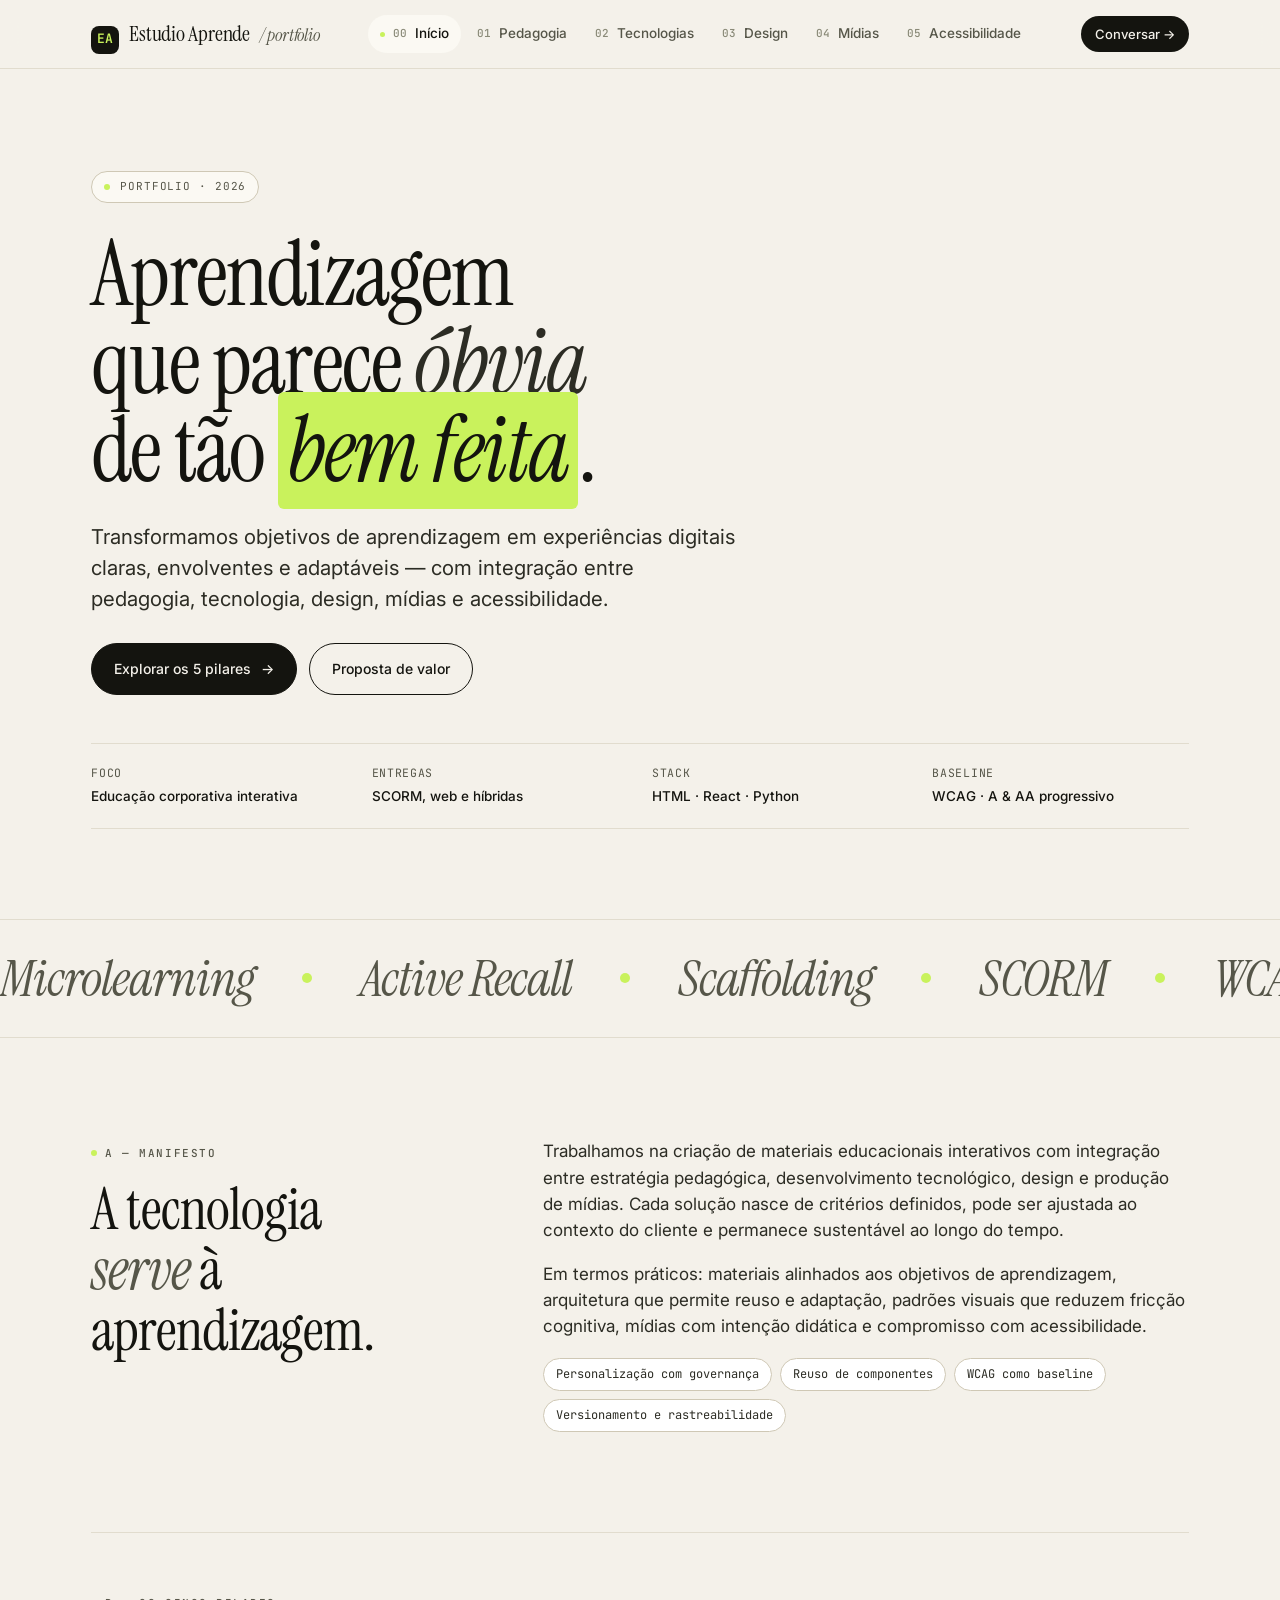
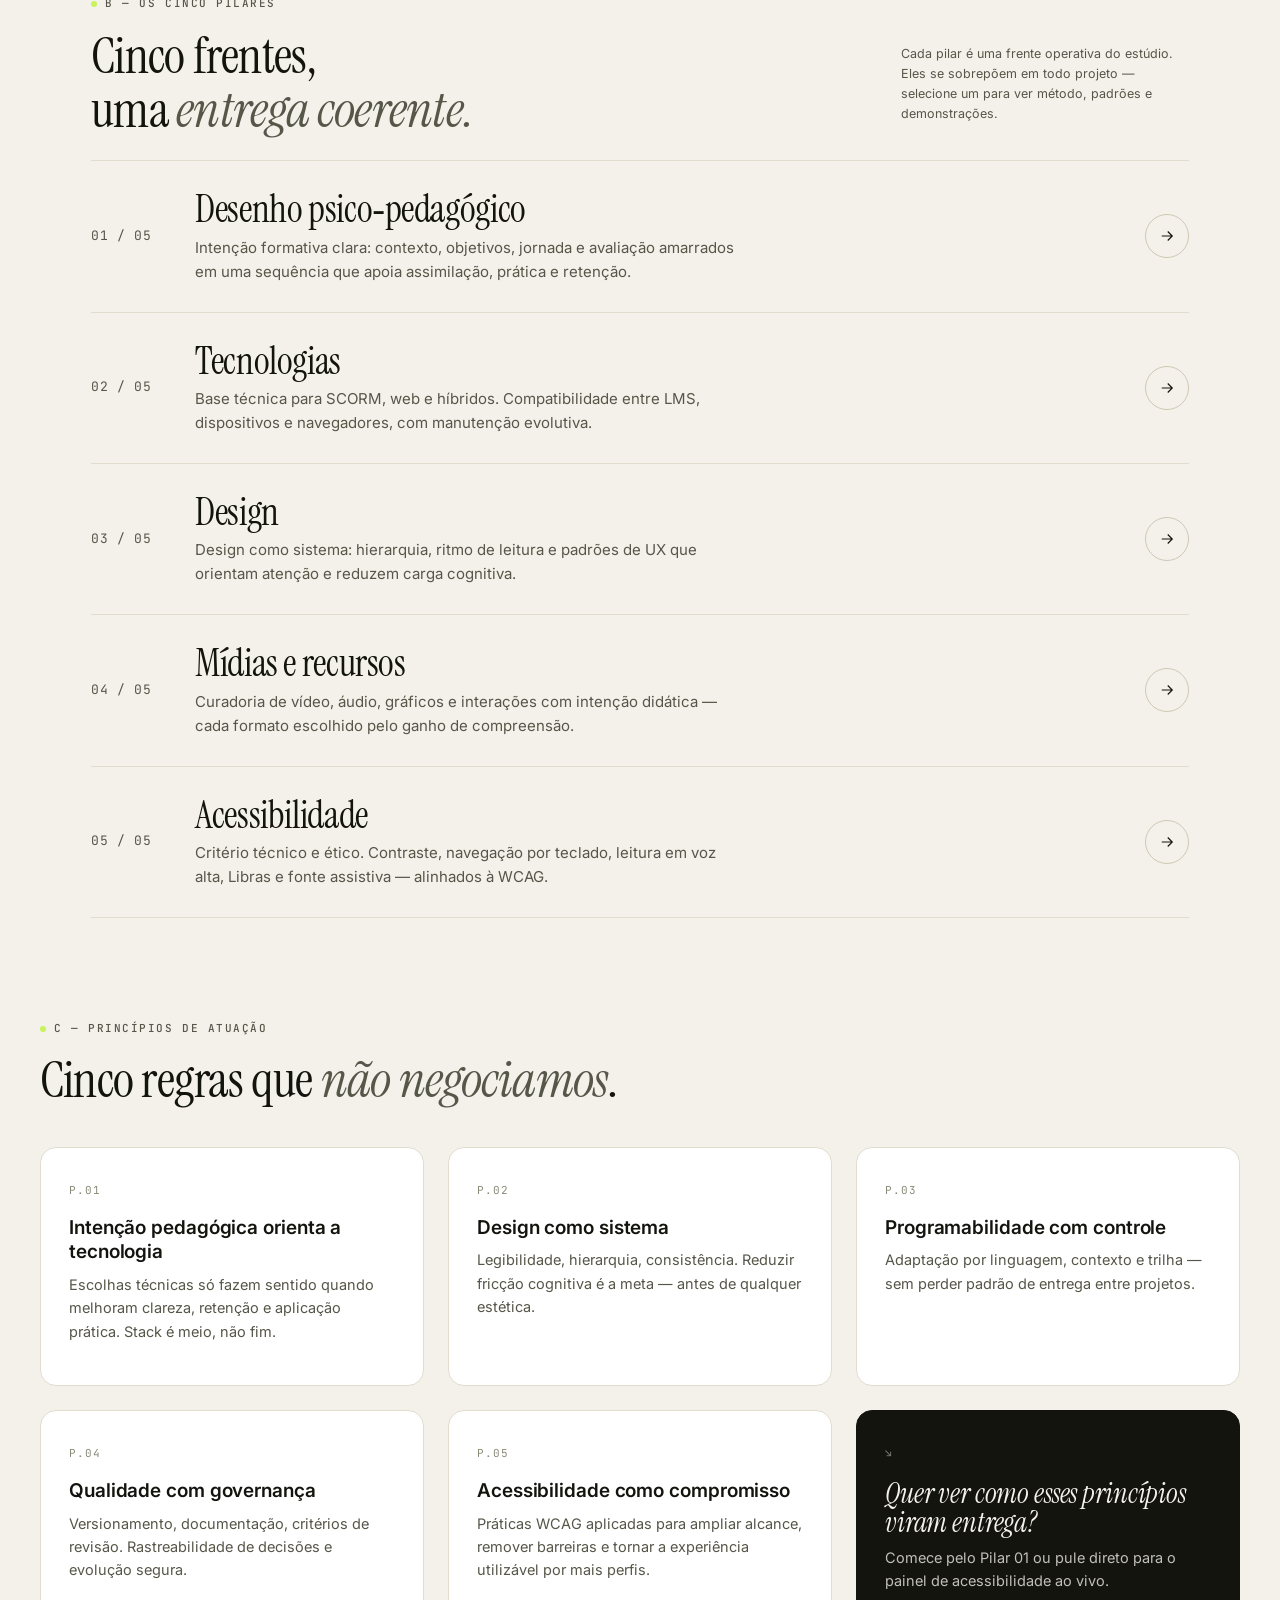
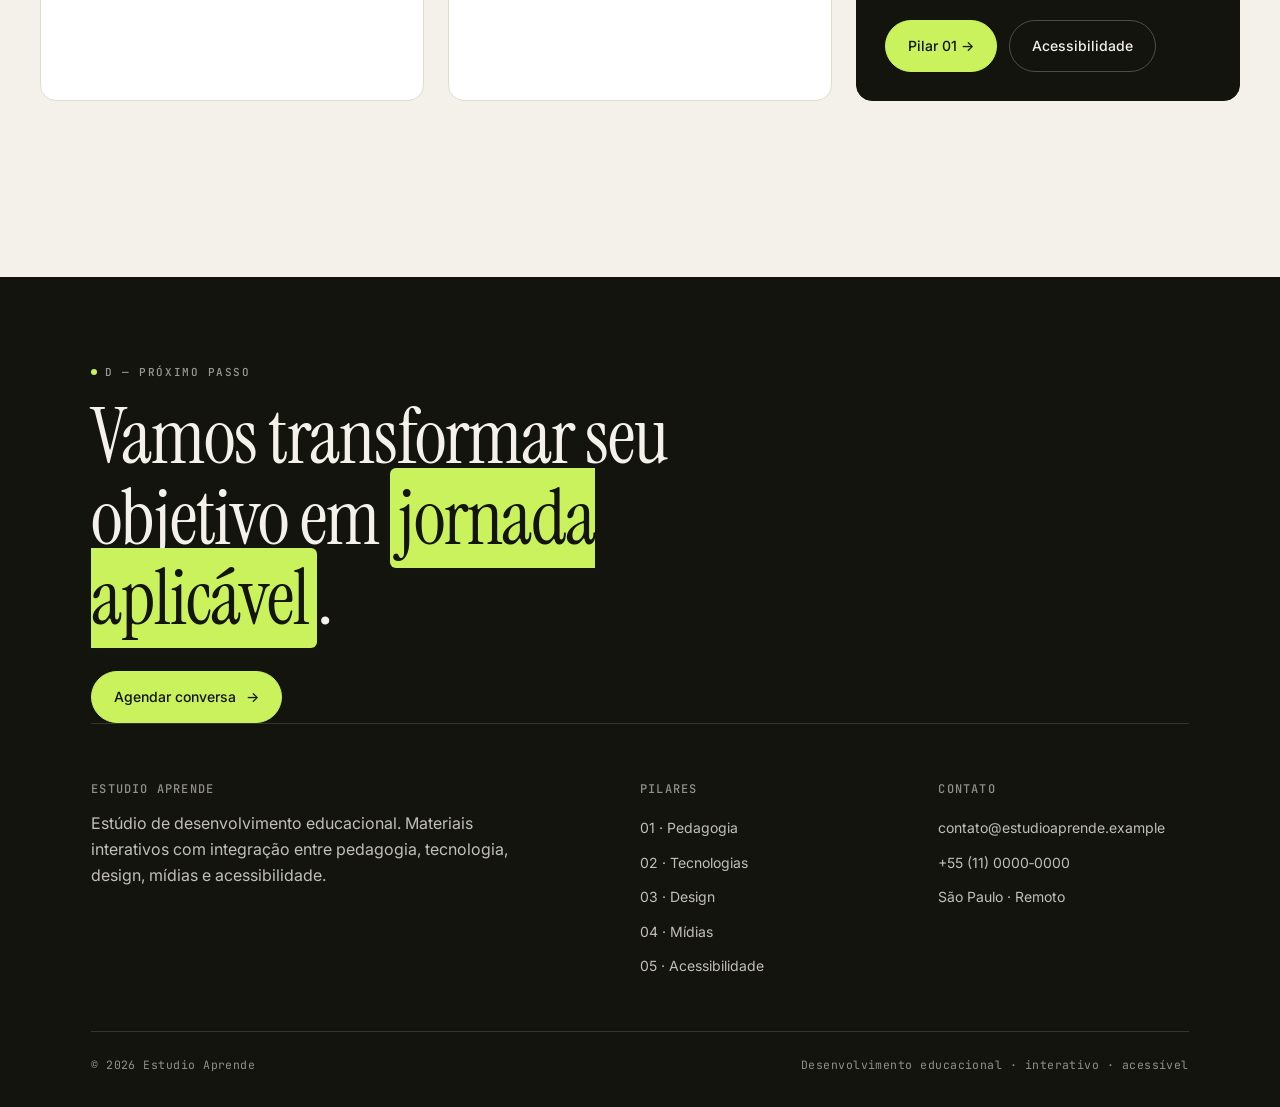
==== index.html @ 499da5b6 "Primeiro commit" ====
<!DOCTYPE html>
<html lang="pt-BR">
<head>
  <meta charset="UTF-8" />
  <meta name="viewport" content="width=device-width, initial-scale=1.0" />
  <title>Estudio Aprende — Desenvolvimento educacional interativo</title>
  <meta name="description" content="Apresentação de proposta: integramos pedagogia, tecnologia, design, mídias e acessibilidade em experiências educacionais interativas." />
  <link rel="stylesheet" href="assets/css/styles.css" />
</head>
<body data-screen-label="00 Início">
  <header class="nav">
    <div class="shell nav-inner">
      <a class="brand" href="index.html">
        <span class="brand-mark">EA</span>
        Estudio Aprende <i>/ portfolio</i>
      </a>
      <nav aria-label="Navegação principal">
        <ul class="nav-links">
          <li><a href="index.html" aria-current="page"><span class="num">00</span> Início</a></li>
          <li><a href="desenho-psico-pedagogico.html"><span class="num">01</span> Pedagogia</a></li>
          <li><a href="tecnologias.html"><span class="num">02</span> Tecnologias</a></li>
          <li><a href="design.html"><span class="num">03</span> Design</a></li>
          <li><a href="midias-recursos.html"><span class="num">04</span> Mídias</a></li>
          <li><a href="acessibilidade.html"><span class="num">05</span> Acessibilidade</a></li>
        </ul>
      </nav>
      <a href="#contato" class="nav-cta">Conversar →</a>
      <button class="menu-toggle" aria-expanded="false" aria-controls="main-nav">Menu</button>
    </div>
  </header>

  <main>
    <section class="hero" data-screen-label="hero">
      <div class="shell hero-grid">
        <div>
          <span class="kicker"><span class="dot"></span> Portfolio · 2026</span>
          <h1 style="margin-top: 28px;">
            Aprendizagem<br/>
            que parece <em>óbvia</em><br/>
            de tão <span class="accent">bem feita</span>.
          </h1>
          <p class="lede" style="margin-top: 28px;">
            Transformamos objetivos de aprendizagem em experiências digitais claras, envolventes e adaptáveis — com integração entre pedagogia, tecnologia, design, mídias e acessibilidade.
          </p>
          <div class="btn-row">
            <a class="btn" href="desenho-psico-pedagogico.html">Explorar os 5 pilares <span aria-hidden="true">→</span></a>
            <a class="btn btn--ghost" href="#proposta">Proposta de valor</a>
          </div>
        </div>

        <div class="hero-meta" aria-label="Sumário do estúdio">
          <div>FOCO<strong>Educação corporativa interativa</strong></div>
          <div>ENTREGAS<strong>SCORM, web e híbridas</strong></div>
          <div>STACK<strong>HTML · React · Python</strong></div>
          <div>BASELINE<strong>WCAG · A &amp; AA progressivo</strong></div>
        </div>
      </div>
    </section>

    <div class="marquee" aria-hidden="true">
      <div class="marquee-track">
        <span>Microlearning <span class="dot"></span> Active Recall <span class="dot"></span> Scaffolding <span class="dot"></span> SCORM <span class="dot"></span> WCAG AA <span class="dot"></span> PBL <span class="dot"></span> CHA <span class="dot"></span> Gestalt <span class="dot"></span> Progressive Disclosure <span class="dot"></span></span>
        <span>Microlearning <span class="dot"></span> Active Recall <span class="dot"></span> Scaffolding <span class="dot"></span> SCORM <span class="dot"></span> WCAG AA <span class="dot"></span> PBL <span class="dot"></span> CHA <span class="dot"></span> Gestalt <span class="dot"></span> Progressive Disclosure <span class="dot"></span></span>
      </div>
    </div>

    <section class="shell" id="proposta" data-screen-label="manifesto">
      <div class="intro">
        <div>
          <span class="eyebrow">A — Manifesto</span>
          <h2 style="margin-top: 16px;">A tecnologia<br/><em>serve</em> à aprendizagem.</h2>
        </div>
        <div>
          <p>
            Trabalhamos na criação de materiais educacionais interativos com integração entre estratégia pedagógica, desenvolvimento tecnológico, design e produção de mídias. Cada solução nasce de critérios definidos, pode ser ajustada ao contexto do cliente e permanece sustentável ao longo do tempo.
          </p>
          <p>
            Em termos práticos: materiais alinhados aos objetivos de aprendizagem, arquitetura que permite reuso e adaptação, padrões visuais que reduzem fricção cognitiva, mídias com intenção didática e compromisso com acessibilidade.
          </p>
          <ul class="tag-list" style="margin-top: 18px;">
            <li>Personalização com governança</li>
            <li>Reuso de componentes</li>
            <li>WCAG como baseline</li>
            <li>Versionamento e rastreabilidade</li>
          </ul>
        </div>
      </div>
    </section>

    <section class="shell" data-screen-label="pilares">
      <div style="padding: 56px 0 24px; display: flex; justify-content: space-between; align-items: end; gap: 24px; flex-wrap: wrap;">
        <div>
          <span class="eyebrow">B — Os cinco pilares</span>
          <h2 style="margin-top: 14px;">Cinco frentes,<br/>uma <em>entrega coerente.</em></h2>
        </div>
        <p class="small" style="max-width: 36ch;">Cada pilar é uma frente operativa do estúdio. Eles se sobrepõem em todo projeto — selecione um para ver método, padrões e demonstrações.</p>
      </div>

      <div class="pillars">
        <a class="pillar-card" href="desenho-psico-pedagogico.html">
          <div class="pillar-num">01 / 05</div>
          <div class="pillar-body">
            <h3>Desenho psico‑pedagógico</h3>
            <p>Intenção formativa clara: contexto, objetivos, jornada e avaliação amarrados em uma sequência que apoia assimilação, prática e retenção.</p>
          </div>
          <span class="pillar-arrow" aria-hidden="true"><svg viewBox="0 0 24 24" fill="none" stroke="currentColor" stroke-width="1.6"><path d="M5 12h14M13 6l6 6-6 6"/></svg></span>
        </a>
        <a class="pillar-card" href="tecnologias.html">
          <div class="pillar-num">02 / 05</div>
          <div class="pillar-body">
            <h3>Tecnologias</h3>
            <p>Base técnica para SCORM, web e híbridos. Compatibilidade entre LMS, dispositivos e navegadores, com manutenção evolutiva.</p>
          </div>
          <span class="pillar-arrow" aria-hidden="true"><svg viewBox="0 0 24 24" fill="none" stroke="currentColor" stroke-width="1.6"><path d="M5 12h14M13 6l6 6-6 6"/></svg></span>
        </a>
        <a class="pillar-card" href="design.html">
          <div class="pillar-num">03 / 05</div>
          <div class="pillar-body">
            <h3>Design</h3>
            <p>Design como sistema: hierarquia, ritmo de leitura e padrões de UX que orientam atenção e reduzem carga cognitiva.</p>
          </div>
          <span class="pillar-arrow" aria-hidden="true"><svg viewBox="0 0 24 24" fill="none" stroke="currentColor" stroke-width="1.6"><path d="M5 12h14M13 6l6 6-6 6"/></svg></span>
        </a>
        <a class="pillar-card" href="midias-recursos.html">
          <div class="pillar-num">04 / 05</div>
          <div class="pillar-body">
            <h3>Mídias e recursos</h3>
            <p>Curadoria de vídeo, áudio, gráficos e interações com intenção didática — cada formato escolhido pelo ganho de compreensão.</p>
          </div>
          <span class="pillar-arrow" aria-hidden="true"><svg viewBox="0 0 24 24" fill="none" stroke="currentColor" stroke-width="1.6"><path d="M5 12h14M13 6l6 6-6 6"/></svg></span>
        </a>
        <a class="pillar-card" href="acessibilidade.html">
          <div class="pillar-num">05 / 05</div>
          <div class="pillar-body">
            <h3>Acessibilidade</h3>
            <p>Critério técnico e ético. Contraste, navegação por teclado, leitura em voz alta, Libras e fonte assistiva — alinhados à WCAG.</p>
          </div>
          <span class="pillar-arrow" aria-hidden="true"><svg viewBox="0 0 24 24" fill="none" stroke="currentColor" stroke-width="1.6"><path d="M5 12h14M13 6l6 6-6 6"/></svg></span>
        </a>
      </div>
    </section>

    <section class="shell" style="padding: clamp(56px, 8vw, 96px) 0;" data-screen-label="principios">
      <span class="eyebrow">C — Princípios de atuação</span>
      <h2 style="margin: 14px 0 40px;">Cinco regras que <em>não negociamos</em>.</h2>

      <div class="grid-3">
        <article class="card">
          <span class="num">P.01</span>
          <h3>Intenção pedagógica orienta a tecnologia</h3>
          <p>Escolhas técnicas só fazem sentido quando melhoram clareza, retenção e aplicação prática. Stack é meio, não fim.</p>
        </article>
        <article class="card">
          <span class="num">P.02</span>
          <h3>Design como sistema</h3>
          <p>Legibilidade, hierarquia, consistência. Reduzir fricção cognitiva é a meta — antes de qualquer estética.</p>
        </article>
        <article class="card">
          <span class="num">P.03</span>
          <h3>Programabilidade com controle</h3>
          <p>Adaptação por linguagem, contexto e trilha — sem perder padrão de entrega entre projetos.</p>
        </article>
        <article class="card">
          <span class="num">P.04</span>
          <h3>Qualidade com governança</h3>
          <p>Versionamento, documentação, critérios de revisão. Rastreabilidade de decisões e evolução segura.</p>
        </article>
        <article class="card">
          <span class="num">P.05</span>
          <h3>Acessibilidade como compromisso</h3>
          <p>Práticas WCAG aplicadas para ampliar alcance, remover barreiras e tornar a experiência utilizável por mais perfis.</p>
        </article>
        <article class="card" style="background: var(--ink); color: var(--bg); border-color: var(--ink);">
          <span class="num" style="color: color-mix(in oklab, var(--bg) 50%, var(--ink));">↘</span>
          <h3 style="color: var(--bg); font-family: var(--font-serif); font-weight: 400; font-size: 28px; line-height: 1.05;">
            <em>Quer ver como esses princípios viram entrega?</em>
          </h3>
          <p style="color: color-mix(in oklab, var(--bg) 80%, var(--ink));">Comece pelo Pilar 01 ou pule direto para o painel de acessibilidade ao vivo.</p>
          <div class="btn-row">
            <a class="btn btn--accent" href="desenho-psico-pedagogico.html">Pilar 01 →</a>
            <a class="btn btn--ghost" href="acessibilidade.html" style="color: var(--bg); border-color: color-mix(in oklab, var(--bg) 30%, var(--ink));">Acessibilidade</a>
          </div>
        </article>
      </div>
    </section>
  </main>

  <footer class="foot" id="contato">
    <div class="shell">
      <span class="eyebrow" style="color: rgba(244,241,234,0.6);">D — Próximo passo</span>
      <h2 style="margin-top: 14px;">Vamos transformar seu objetivo em <span class="accent">jornada aplicável</span>.</h2>
      <a class="btn btn--accent" href="mailto:contato@estudioaprende.example">Agendar conversa <span aria-hidden="true">→</span></a>

      <div class="foot-grid">
        <div>
          <h4>Estudio Aprende</h4>
          <p style="color: color-mix(in oklab, var(--bg) 80%, var(--ink)); max-width: 42ch;">
            Estúdio de desenvolvimento educacional. Materiais interativos com integração entre pedagogia, tecnologia, design, mídias e acessibilidade.
          </p>
        </div>
        <div>
          <h4>Pilares</h4>
          <ul>
            <li><a href="desenho-psico-pedagogico.html">01 · Pedagogia</a></li>
            <li><a href="tecnologias.html">02 · Tecnologias</a></li>
            <li><a href="design.html">03 · Design</a></li>
            <li><a href="midias-recursos.html">04 · Mídias</a></li>
            <li><a href="acessibilidade.html">05 · Acessibilidade</a></li>
          </ul>
        </div>
        <div>
          <h4>Contato</h4>
          <ul>
            <li>contato@estudioaprende.example</li>
            <li>+55 (11) 0000‑0000</li>
            <li>São Paulo · Remoto</li>
          </ul>
        </div>
      </div>

      <div class="foot-bottom">
        <span>© 2026 Estudio Aprende</span>
        <span>Desenvolvimento educacional · interativo · acessível</span>
      </div>
    </div>
  </footer>

  <script src="assets/js/main.js"></script>
</body>
</html>
---- assets/css/styles.css ----
/* ============================================================
   Sistema de design — Portfolio de Desenvolvimento Educacional
   Direção: profissional + jovem. Neutro quente, accent lima,
   tipografia em camadas: serif display + sans corpo + mono.
   ============================================================ */

@import url("https://fonts.googleapis.com/css2?family=Instrument+Serif:ital@0;1&family=Inter:wght@400;500;600;700&family=JetBrains+Mono:wght@400;500;600&display=swap");

:root {
  /* Paleta — neutros quentes, alto contraste, accent lima vibrante */
  --bg: #F4F1EA;            /* off-white quente */
  --bg-elev: #FBF9F3;       /* surface levemente mais clara */
  --paper: #FFFFFF;
  --ink: #14140F;           /* preto verdoso muito sutil */
  --ink-2: #2C2C24;
  --ink-3: #565649;
  --ink-4: #8A8A78;
  --line: #E1DCCE;
  --line-2: #CFC8B5;

  --accent: #C9F25C;        /* lima vibrante, jovem */
  --accent-ink: #14140F;
  --accent-deep: #84A828;

  --warn: #E8553C;
  --info: #2E5BFF;

  --radius-xs: 6px;
  --radius-sm: 10px;
  --radius-md: 16px;
  --radius-lg: 24px;
  --radius-xl: 36px;

  --shadow-sm: 0 1px 2px rgba(20, 20, 15, 0.04), 0 1px 0 rgba(20, 20, 15, 0.03);
  --shadow-md: 0 8px 24px -12px rgba(20, 20, 15, 0.18), 0 2px 6px rgba(20, 20, 15, 0.04);
  --shadow-lg: 0 30px 60px -30px rgba(20, 20, 15, 0.35);

  --font-serif: "Instrument Serif", "Times New Roman", serif;
  --font-sans: "Inter", "Helvetica Neue", Arial, sans-serif;
  --font-mono: "JetBrains Mono", ui-monospace, "SFMono-Regular", monospace;

  --max: 1200px;
  --gutter: clamp(20px, 4vw, 56px);

  --ease: cubic-bezier(0.2, 0.8, 0.2, 1);
}

/* Tema escuro (acessibilidade + tweak) */
[data-theme="dark"] {
  --bg: #0E0F0B;
  --bg-elev: #15170F;
  --paper: #1B1D14;
  --ink: #F4F1EA;
  --ink-2: #DAD6C5;
  --ink-3: #ADA992;
  --ink-4: #6E6B58;
  --line: #2A2C20;
  --line-2: #3D4030;
}

/* Reset essencial */
*, *::before, *::after { box-sizing: border-box; }
html { scroll-behavior: smooth; }
body {
  margin: 0;
  background: var(--bg);
  color: var(--ink);
  font-family: var(--font-sans);
  font-size: 16px;
  line-height: 1.6;
  -webkit-font-smoothing: antialiased;
  text-rendering: optimizeLegibility;
}

img, svg { display: block; max-width: 100%; }

a {
  color: inherit;
  text-decoration: none;
  text-underline-offset: 3px;
}

button {
  font: inherit;
  cursor: pointer;
}

:focus-visible {
  outline: 2px solid var(--ink);
  outline-offset: 3px;
  border-radius: 4px;
}

::selection { background: var(--accent); color: var(--accent-ink); }

/* ============== Layout primitives ============== */

.shell {
  width: 100%;
  max-width: var(--max);
  margin: 0 auto;
  padding-inline: var(--gutter);
}

.eyebrow {
  font-family: var(--font-mono);
  font-size: 11px;
  font-weight: 500;
  letter-spacing: 0.14em;
  text-transform: uppercase;
  color: var(--ink-3);
  display: inline-flex;
  align-items: center;
  gap: 8px;
}
.eyebrow::before {
  content: "";
  width: 6px; height: 6px;
  background: var(--accent);
  border-radius: 50%;
  display: inline-block;
}

.divider {
  height: 1px;
  background: var(--line);
  border: 0;
  margin: 0;
}

/* ============== Header ============== */

.nav {
  position: sticky;
  top: 0;
  z-index: 50;
  background: color-mix(in oklab, var(--bg) 85%, transparent);
  backdrop-filter: saturate(140%) blur(14px);
  -webkit-backdrop-filter: saturate(140%) blur(14px);
  border-bottom: 1px solid var(--line);
}

.nav-inner {
  display: flex;
  align-items: center;
  justify-content: space-between;
  height: 68px;
  gap: 24px;
}

.brand {
  display: inline-flex;
  align-items: baseline;
  gap: 10px;
  font-family: var(--font-serif);
  font-size: 22px;
  letter-spacing: -0.01em;
  color: var(--ink);
  white-space: nowrap;
  flex-shrink: 0;
}
.brand .brand-mark {
  display: inline-flex;
  align-items: center;
  justify-content: center;
  width: 28px; height: 28px;
  background: var(--ink);
  color: var(--accent);
  border-radius: 8px;
  font-family: var(--font-mono);
  font-size: 13px;
  font-weight: 600;
  transform: translateY(2px);
}
.brand i {
  font-style: italic;
  color: var(--ink-3);
  font-size: 18px;
}

.nav-links {
  display: flex;
  gap: 4px;
  list-style: none;
  margin: 0; padding: 0;
}
.nav-links a {
  display: inline-flex;
  align-items: center;
  gap: 8px;
  padding: 8px 12px;
  border-radius: 999px;
  color: var(--ink-3);
  font-size: 13.5px;
  font-weight: 500;
  transition: color 160ms var(--ease), background 160ms var(--ease);
}
.nav-links a:hover { color: var(--ink); background: var(--bg-elev); }
.nav-links a[aria-current="page"] {
  color: var(--ink);
  background: var(--bg-elev);
}
.nav-links a[aria-current="page"]::before {
  content: "";
  width: 5px; height: 5px;
  border-radius: 50%;
  background: var(--accent);
}
.nav-links .num {
  font-family: var(--font-mono);
  font-size: 11px;
  color: var(--ink-4);
}

.nav-cta {
  display: inline-flex;
  align-items: center;
  gap: 8px;
  padding: 8px 14px;
  background: var(--ink);
  color: var(--bg);
  border: 0;
  border-radius: 999px;
  font-size: 13px;
  font-weight: 500;
  white-space: nowrap;
  flex-shrink: 0;
  transition: transform 160ms var(--ease), background 160ms var(--ease);
}
.nav-cta:hover { transform: translateY(-1px); }

.menu-toggle {
  display: none;
  background: transparent;
  border: 1px solid var(--line);
  padding: 8px 12px;
  border-radius: 999px;
  color: var(--ink);
}

/* ============== Type ============== */

h1, h2, h3, h4 {
  margin: 0;
  color: var(--ink);
  letter-spacing: -0.015em;
}
h1 {
  font-family: var(--font-serif);
  font-weight: 400;
  font-size: clamp(48px, 7vw, 104px);
  line-height: 0.98;
  letter-spacing: -0.02em;
}
h1 em { font-style: italic; color: var(--ink-2); }
h1 .accent { background: var(--accent); padding: 0 0.1em; border-radius: 6px; font-style: italic; }

h2 {
  font-family: var(--font-serif);
  font-weight: 400;
  font-size: clamp(32px, 4vw, 56px);
  line-height: 1.05;
}
h2 em { font-style: italic; color: var(--ink-3); }

h3 {
  font-family: var(--font-sans);
  font-weight: 600;
  font-size: 19px;
  line-height: 1.3;
  letter-spacing: -0.005em;
}

h4 {
  font-family: var(--font-mono);
  font-weight: 500;
  font-size: 12px;
  letter-spacing: 0.1em;
  text-transform: uppercase;
  color: var(--ink-3);
}

p { margin: 0 0 1em; color: var(--ink-2); max-width: 64ch; }
.lede { font-size: clamp(18px, 1.6vw, 22px); line-height: 1.5; color: var(--ink-2); max-width: 50ch; }
small, .small { font-size: 12.5px; color: var(--ink-3); }

/* ============== Page sections ============== */

.section {
  padding: clamp(72px, 10vw, 140px) 0;
}
.section--tight { padding: clamp(48px, 6vw, 80px) 0; }
.section--ink { background: var(--ink); color: var(--bg); }
.section--ink h1, .section--ink h2, .section--ink h3 { color: var(--bg); }
.section--ink p { color: color-mix(in oklab, var(--bg) 85%, var(--ink)); }
.section--paper { background: var(--paper); }

/* ============== Hero (homepage) ============== */

.hero {
  padding: clamp(48px, 8vw, 120px) 0 clamp(56px, 7vw, 96px);
  position: relative;
  overflow: hidden;
}
.hero-grid {
  display: grid;
  grid-template-columns: 1fr;
  gap: 48px;
}
.hero-meta {
  display: grid;
  grid-template-columns: repeat(4, 1fr);
  gap: 24px;
  border-top: 1px solid var(--line);
  border-bottom: 1px solid var(--line);
  padding: 20px 0;
}
.hero-meta > div {
  font-family: var(--font-mono);
  font-size: 11.5px;
  letter-spacing: 0.06em;
  color: var(--ink-3);
}
.hero-meta strong {
  display: block;
  font-family: var(--font-sans);
  font-weight: 500;
  font-size: 13.5px;
  color: var(--ink);
  margin-top: 4px;
  letter-spacing: 0;
  text-transform: none;
}

/* ============== Pillar grid ============== */

.pillars {
  display: grid;
  grid-template-columns: repeat(12, 1fr);
  gap: 0;
  border-top: 1px solid var(--line);
}
.pillar-card {
  grid-column: span 12;
  display: grid;
  grid-template-columns: 80px 1fr auto;
  gap: 24px;
  align-items: center;
  padding: 28px 0;
  border-bottom: 1px solid var(--line);
  position: relative;
  text-decoration: none;
  color: var(--ink);
  transition: padding 220ms var(--ease);
}
.pillar-card::after {
  content: "";
  position: absolute;
  inset: 0 -100vw;
  background: var(--bg-elev);
  z-index: -1;
  opacity: 0;
  transition: opacity 220ms var(--ease);
}
.pillar-card:hover::after { opacity: 1; }
.pillar-card:hover { padding-left: 16px; padding-right: 16px; }
.pillar-card:hover .pillar-arrow { transform: translateX(6px); }

.pillar-num {
  font-family: var(--font-mono);
  font-size: 13px;
  color: var(--ink-3);
  letter-spacing: 0.05em;
}
.pillar-body h3 {
  font-family: var(--font-serif);
  font-weight: 400;
  font-size: clamp(28px, 3vw, 40px);
  line-height: 1.05;
  letter-spacing: -0.01em;
  margin-bottom: 6px;
}
.pillar-body p {
  margin: 0;
  font-size: 15px;
  color: var(--ink-3);
  max-width: 60ch;
}
.pillar-arrow {
  width: 44px; height: 44px;
  display: inline-flex;
  align-items: center;
  justify-content: center;
  border: 1px solid var(--line-2);
  border-radius: 999px;
  transition: transform 220ms var(--ease), background 220ms var(--ease), border-color 220ms var(--ease);
}
.pillar-card:hover .pillar-arrow {
  background: var(--ink);
  border-color: var(--ink);
  color: var(--accent);
}
.pillar-arrow svg { width: 18px; height: 18px; }

/* ============== Block / cards system ============== */

.grid-2 {
  display: grid;
  grid-template-columns: repeat(2, 1fr);
  gap: 32px;
}
.grid-3 {
  display: grid;
  grid-template-columns: repeat(3, 1fr);
  gap: 24px;
}

.card {
  background: var(--paper);
  border: 1px solid var(--line);
  border-radius: var(--radius-md);
  padding: 28px;
  transition: transform 180ms var(--ease), box-shadow 180ms var(--ease);
}
.card:hover { transform: translateY(-2px); box-shadow: var(--shadow-md); }
.card .num {
  font-family: var(--font-mono);
  font-size: 11px;
  color: var(--ink-4);
  letter-spacing: 0.1em;
}
.card h3 { margin-top: 14px; }
.card p { margin-top: 8px; font-size: 14.5px; color: var(--ink-3); }

/* ============== Intro / lede block ============== */

.intro {
  display: grid;
  grid-template-columns: 1fr 1.6fr;
  gap: 48px;
  padding: clamp(56px, 8vw, 100px) 0;
  border-bottom: 1px solid var(--line);
}
.intro h2 { font-size: clamp(36px, 4.5vw, 60px); }
.intro p { font-size: 17px; line-height: 1.55; color: var(--ink-2); }

/* ============== Pillar page hero ============== */

.pillar-hero {
  padding: clamp(56px, 9vw, 120px) 0 clamp(40px, 6vw, 72px);
}
.pillar-hero .meta {
  display: flex;
  gap: 24px;
  align-items: baseline;
  margin-bottom: 32px;
}
.pillar-hero .index-pill {
  font-family: var(--font-mono);
  font-size: 12px;
  padding: 6px 12px;
  border-radius: 999px;
  background: var(--ink);
  color: var(--accent);
}
.pillar-hero h1 {
  font-size: clamp(56px, 9vw, 140px);
}
.pillar-hero .lede { margin-top: 24px; max-width: 56ch; }

/* ============== Two-column section ============== */

.split {
  display: grid;
  grid-template-columns: 280px 1fr;
  gap: clamp(32px, 5vw, 80px);
  padding: clamp(48px, 7vw, 96px) 0;
  border-top: 1px solid var(--line);
}
.split .label {
  position: sticky;
  top: 100px;
  align-self: start;
}
.split .label h2 { font-size: clamp(28px, 3.2vw, 40px); }
.split .label .eyebrow { margin-bottom: 12px; }

/* List of practices */
.practices {
  display: grid;
  grid-template-columns: 1fr;
  gap: 0;
}
.practice {
  display: grid;
  grid-template-columns: 56px 1fr;
  gap: 20px;
  padding: 24px 0;
  border-bottom: 1px solid var(--line);
}
.practice:last-child { border-bottom: 0; }
.practice .pn {
  font-family: var(--font-mono);
  font-size: 12px;
  color: var(--ink-4);
  padding-top: 4px;
}
.practice h3 { margin-bottom: 6px; }
.practice p { margin: 0; font-size: 15px; color: var(--ink-3); max-width: 60ch; }

/* Concept tags */
.concepts {
  display: grid;
  grid-template-columns: repeat(2, 1fr);
  gap: 16px;
}
.concept {
  background: var(--paper);
  border: 1px solid var(--line);
  border-radius: var(--radius-md);
  padding: 20px 22px;
  transition: border-color 180ms var(--ease);
}
.concept:hover { border-color: var(--ink); }
.concept .name {
  font-family: var(--font-serif);
  font-size: 22px;
  font-style: italic;
  color: var(--ink);
  margin-bottom: 4px;
  letter-spacing: -0.01em;
}
.concept .desc { font-size: 14px; color: var(--ink-3); }

/* ============== Footer ============== */

.foot {
  background: var(--ink);
  color: var(--bg);
  padding: 80px 0 32px;
  margin-top: 80px;
}
.foot h2 {
  color: var(--bg);
  font-size: clamp(40px, 6vw, 88px);
  max-width: 18ch;
  margin-bottom: 32px;
}
.foot h2 .accent { background: var(--accent); color: var(--accent-ink); padding: 0 0.1em; border-radius: 6px; }
.foot-grid {
  display: grid;
  grid-template-columns: 2fr 1fr 1fr;
  gap: 48px;
  padding-top: 56px;
  border-top: 1px solid color-mix(in oklab, var(--bg) 18%, var(--ink));
}
.foot-grid h4 { color: color-mix(in oklab, var(--bg) 60%, var(--ink)); margin-bottom: 12px; }
.foot ul { list-style: none; margin: 0; padding: 0; }
.foot li { padding: 6px 0; font-size: 14px; color: color-mix(in oklab, var(--bg) 80%, var(--ink)); }
.foot li a:hover { color: var(--accent); }
.foot-bottom {
  display: flex;
  justify-content: space-between;
  flex-wrap: wrap;
  gap: 12px;
  margin-top: 48px;
  padding-top: 24px;
  border-top: 1px solid color-mix(in oklab, var(--bg) 18%, var(--ink));
  font-family: var(--font-mono);
  font-size: 11.5px;
  letter-spacing: 0.04em;
  color: color-mix(in oklab, var(--bg) 60%, var(--ink));
}

/* ============== Buttons ============== */

.btn {
  display: inline-flex;
  align-items: center;
  gap: 10px;
  padding: 14px 22px;
  border-radius: 999px;
  font-size: 14px;
  font-weight: 500;
  border: 1px solid var(--ink);
  background: var(--ink);
  color: var(--bg);
  transition: transform 160ms var(--ease), background 160ms var(--ease), color 160ms var(--ease);
}
.btn:hover { transform: translateY(-1px); }
.btn--ghost { background: transparent; color: var(--ink); }
.btn--ghost:hover { background: var(--ink); color: var(--bg); }
.btn--accent { background: var(--accent); color: var(--accent-ink); border-color: var(--accent); }

.btn-row { display: flex; gap: 12px; flex-wrap: wrap; margin-top: 28px; }

/* ============== Marquee / running line ============== */

.marquee {
  border-top: 1px solid var(--line);
  border-bottom: 1px solid var(--line);
  padding: 18px 0;
  overflow: hidden;
  white-space: nowrap;
  font-family: var(--font-serif);
  font-size: clamp(28px, 4vw, 56px);
  font-style: italic;
  letter-spacing: -0.02em;
  color: var(--ink-3);
}
.marquee-track {
  display: inline-flex;
  gap: 48px;
  animation: marquee 38s linear infinite;
}
.marquee-track span { display: inline-flex; align-items: center; gap: 48px; }
.marquee-track .dot {
  display: inline-block;
  width: 10px; height: 10px;
  background: var(--accent);
  border-radius: 50%;
  vertical-align: middle;
}
@keyframes marquee {
  from { transform: translateX(0); }
  to { transform: translateX(-50%); }
}

/* ============== Misc utilities ============== */

.kicker {
  display: inline-flex;
  align-items: center;
  gap: 10px;
  padding: 6px 12px;
  border: 1px solid var(--line-2);
  border-radius: 999px;
  font-family: var(--font-mono);
  font-size: 11px;
  letter-spacing: 0.08em;
  text-transform: uppercase;
  color: var(--ink-3);
  background: var(--bg-elev);
}
.kicker .dot {
  width: 6px; height: 6px;
  background: var(--accent);
  border-radius: 50%;
}

.callout {
  background: var(--accent);
  color: var(--accent-ink);
  border-radius: var(--radius-lg);
  padding: 32px;
}
.callout .eyebrow { color: rgba(20,20,15,0.7); }
.callout .eyebrow::before { background: var(--ink); }

/* Tag pill list */
.tag-list { display: flex; flex-wrap: wrap; gap: 8px; margin: 0; padding: 0; list-style: none; }
.tag-list li {
  font-family: var(--font-mono);
  font-size: 12px;
  padding: 6px 12px;
  border: 1px solid var(--line-2);
  border-radius: 999px;
  background: var(--paper);
  color: var(--ink-2);
}

/* ============== Responsive ============== */

@media (max-width: 1180px) {
  .brand i { display: none; }
  .nav-links a { padding: 8px 10px; font-size: 13px; }
  .nav-links { gap: 0; }
}

@media (max-width: 1080px) {
  .nav-cta { display: none; }
}

@media (max-width: 960px) {
  .hero-meta { grid-template-columns: repeat(2, 1fr); }
  .grid-2, .grid-3, .concepts { grid-template-columns: 1fr; }
  .intro { grid-template-columns: 1fr; gap: 24px; }
  .split { grid-template-columns: 1fr; gap: 24px; }
  .split .label { position: static; }
  .pillar-card { grid-template-columns: 60px 1fr 44px; padding: 22px 0; gap: 16px; }
  .foot-grid { grid-template-columns: 1fr; gap: 32px; }
}

@media (max-width: 720px) {
  .nav-links { display: none; }
  .menu-toggle { display: inline-flex; }
  .nav-cta { display: none; }
  .nav.open .nav-links {
    display: flex;
    position: absolute;
    top: 68px; left: 0; right: 0;
    flex-direction: column;
    background: var(--bg);
    border-bottom: 1px solid var(--line);
    padding: 12px var(--gutter);
    align-items: stretch;
  }
  .nav.open .nav-links a { padding: 12px; border-radius: 12px; }
}
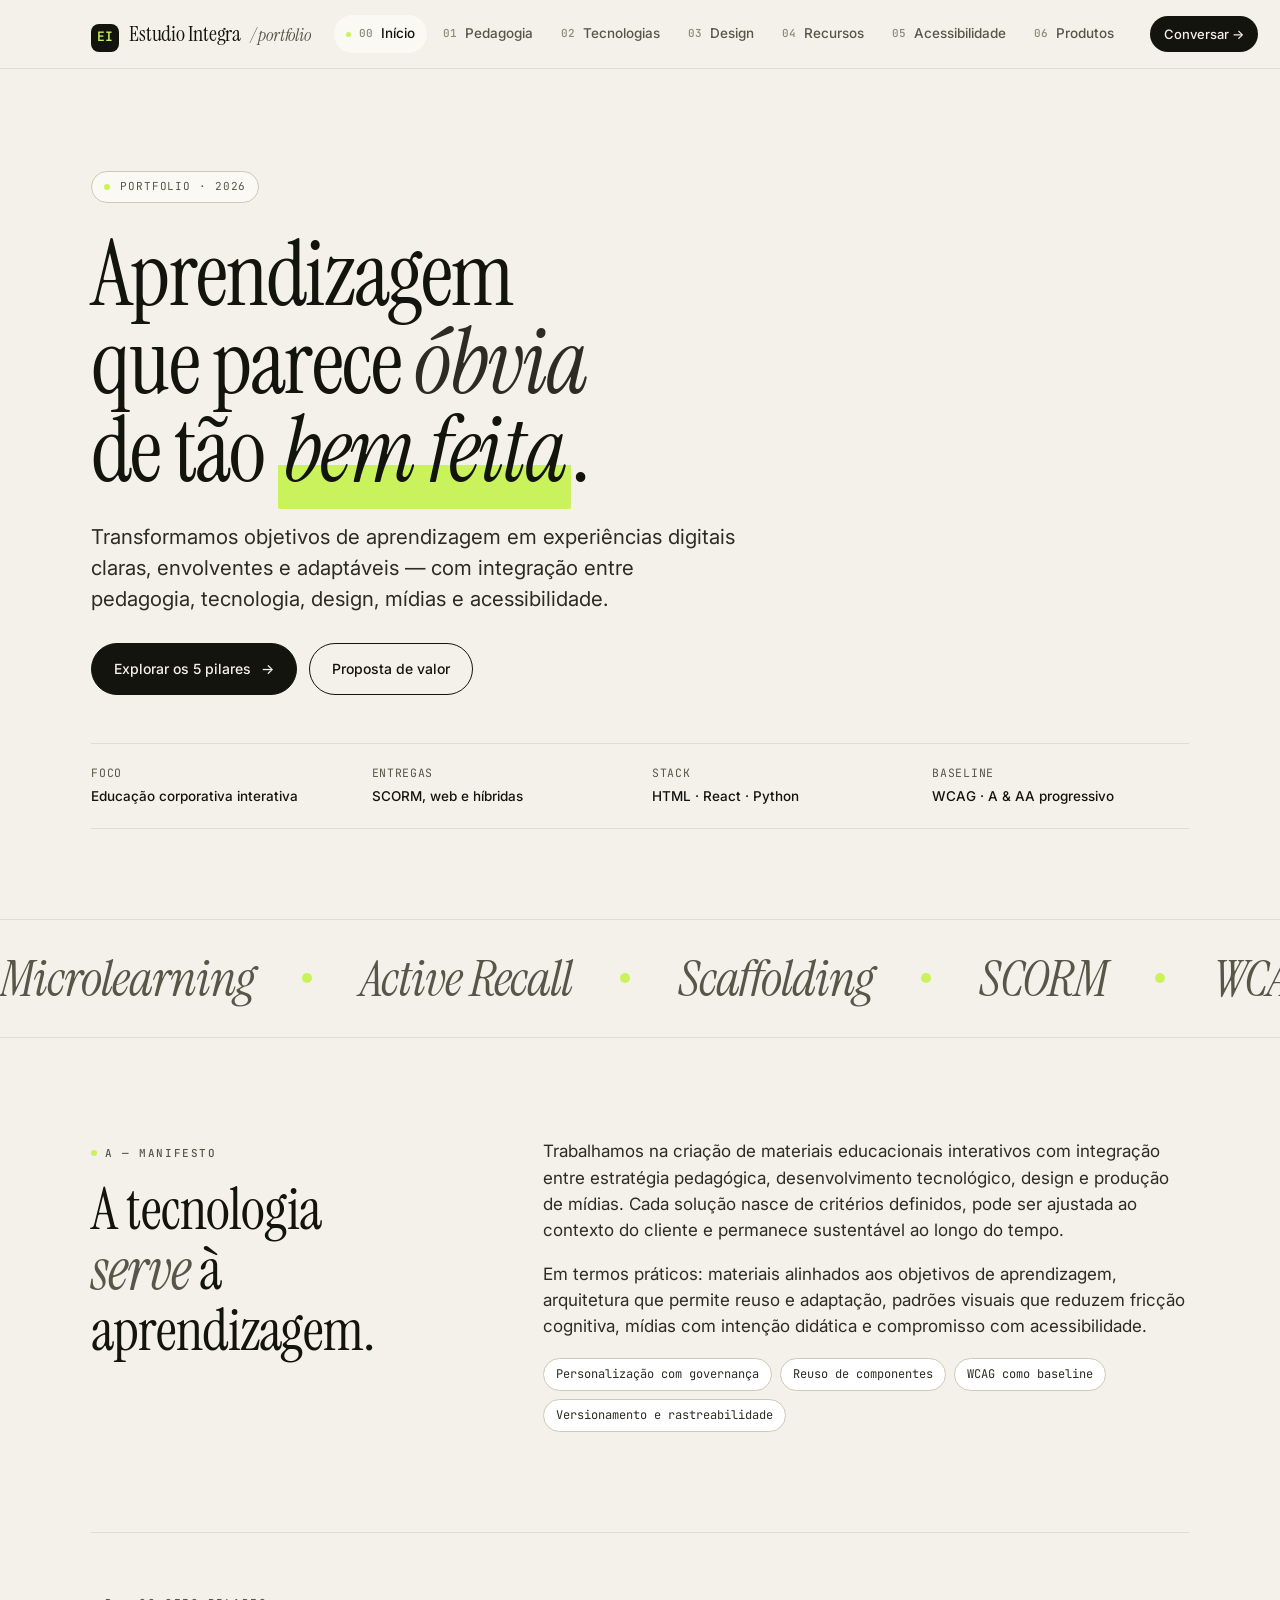
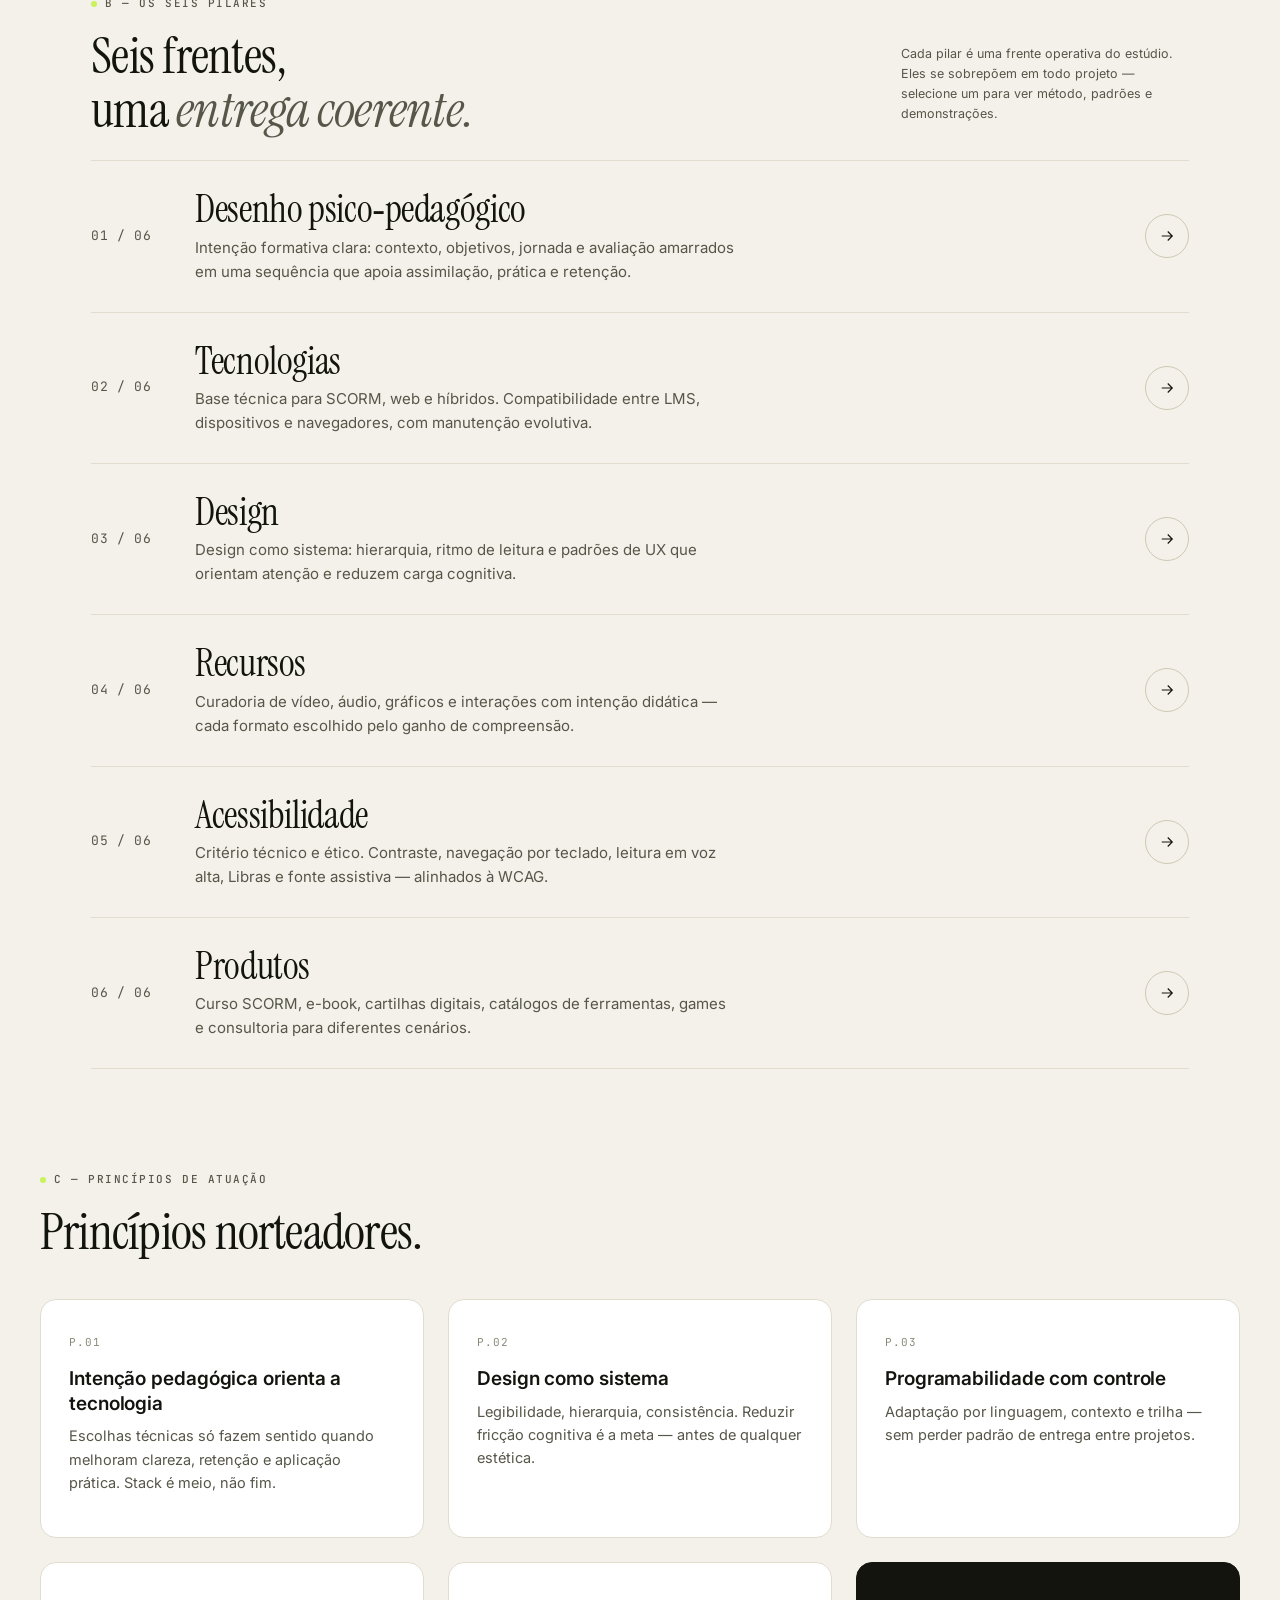
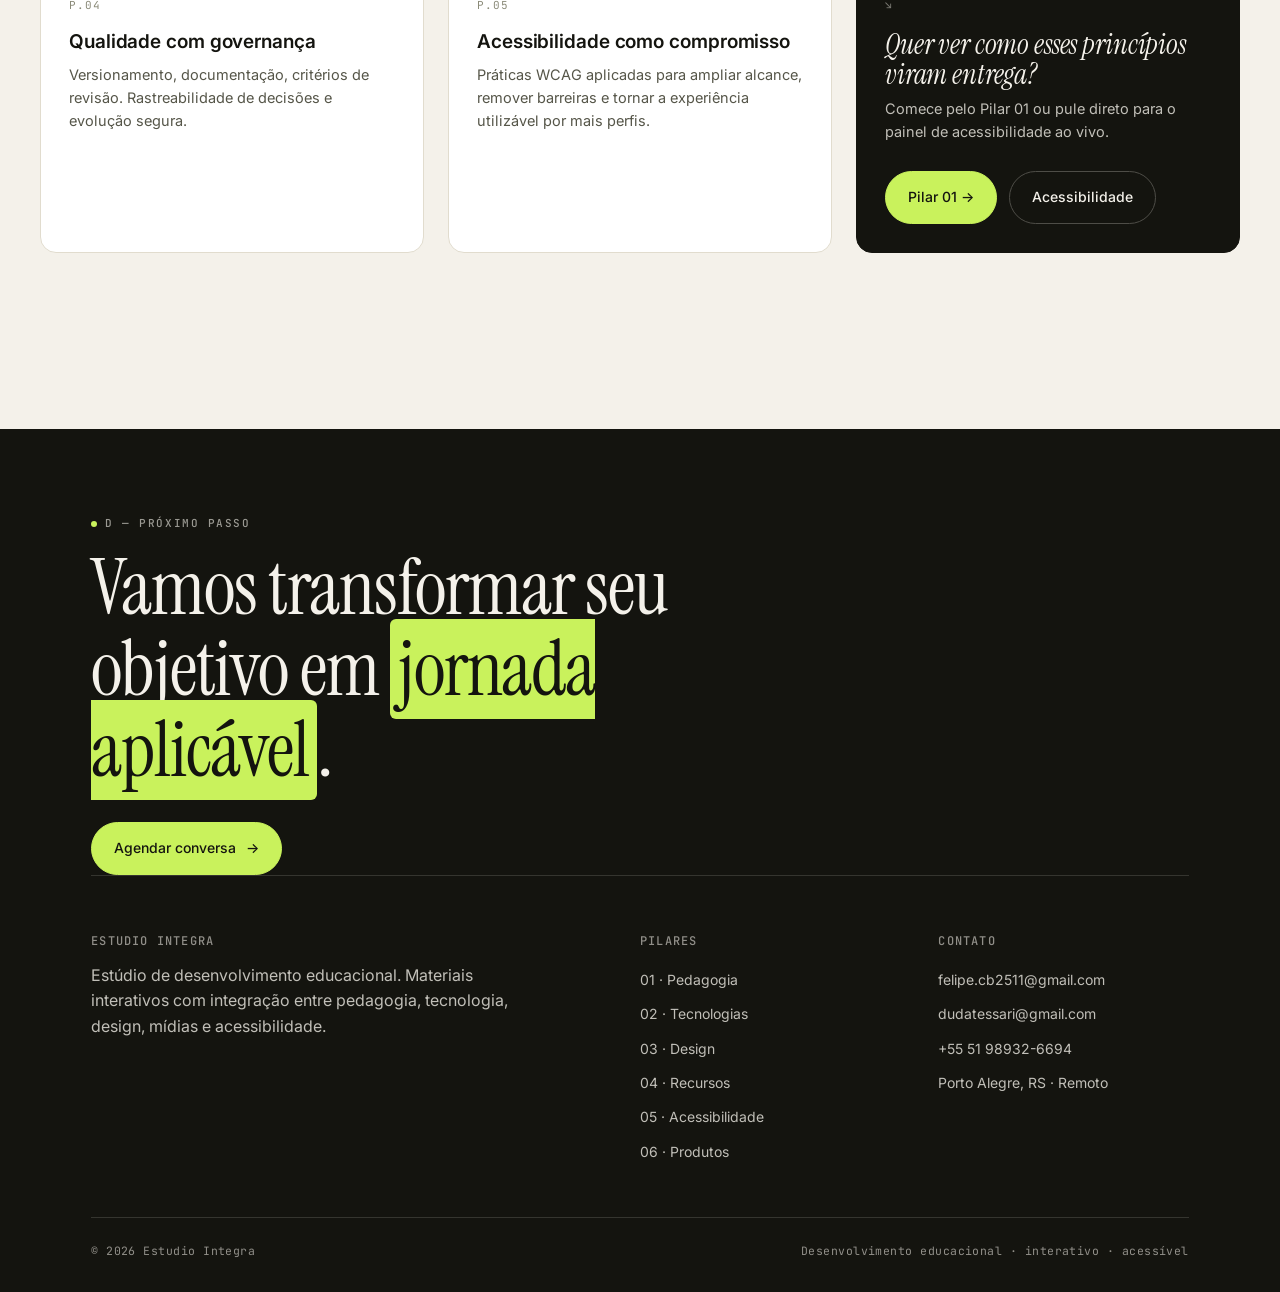
==== commit 36b0996e: "org inicial" ====
--- a/index.html
+++ b/index.html
@@ -3,7 +3,7 @@
 <head>
   <meta charset="UTF-8" />
   <meta name="viewport" content="width=device-width, initial-scale=1.0" />
-  <title>Estudio Aprende — Desenvolvimento educacional interativo</title>
+  <title>Estudio Integra — Desenvolvimento educacional interativo</title>
   <meta name="description" content="Apresentação de proposta: integramos pedagogia, tecnologia, design, mídias e acessibilidade em experiências educacionais interativas." />
   <link rel="stylesheet" href="assets/css/styles.css" />
 </head>
@@ -11,8 +11,8 @@
   <header class="nav">
     <div class="shell nav-inner">
       <a class="brand" href="index.html">
-        <span class="brand-mark">EA</span>
-        Estudio Aprende <i>/ portfolio</i>
+        <span class="brand-mark">EI</span>
+        Estudio Integra <i>/ portfolio</i>
       </a>
       <nav aria-label="Navegação principal">
         <ul class="nav-links">
@@ -20,11 +20,12 @@
           <li><a href="desenho-psico-pedagogico.html"><span class="num">01</span> Pedagogia</a></li>
           <li><a href="tecnologias.html"><span class="num">02</span> Tecnologias</a></li>
           <li><a href="design.html"><span class="num">03</span> Design</a></li>
-          <li><a href="midias-recursos.html"><span class="num">04</span> Mídias</a></li>
+          <li><a href="midias-recursos.html"><span class="num">04</span> Recursos</a></li>
           <li><a href="acessibilidade.html"><span class="num">05</span> Acessibilidade</a></li>
+          <li><a href="produtos.html"><span class="num">06</span> Produtos</a></li>
         </ul>
       </nav>
-      <a href="#contato" class="nav-cta">Conversar →</a>
+      <a href="contato.html" class="nav-cta">Conversar →</a>
       <button class="menu-toggle" aria-expanded="false" aria-controls="main-nav">Menu</button>
     </div>
   </header>
@@ -90,15 +91,15 @@
     <section class="shell" data-screen-label="pilares">
       <div style="padding: 56px 0 24px; display: flex; justify-content: space-between; align-items: end; gap: 24px; flex-wrap: wrap;">
         <div>
-          <span class="eyebrow">B — Os cinco pilares</span>
-          <h2 style="margin-top: 14px;">Cinco frentes,<br/>uma <em>entrega coerente.</em></h2>
+          <span class="eyebrow">B — Os seis pilares</span>
+          <h2 style="margin-top: 14px;">Seis frentes,<br/>uma <em>entrega coerente.</em></h2>
         </div>
         <p class="small" style="max-width: 36ch;">Cada pilar é uma frente operativa do estúdio. Eles se sobrepõem em todo projeto — selecione um para ver método, padrões e demonstrações.</p>
       </div>
 
       <div class="pillars">
         <a class="pillar-card" href="desenho-psico-pedagogico.html">
-          <div class="pillar-num">01 / 05</div>
+          <div class="pillar-num">01 / 06</div>
           <div class="pillar-body">
             <h3>Desenho psico‑pedagógico</h3>
             <p>Intenção formativa clara: contexto, objetivos, jornada e avaliação amarrados em uma sequência que apoia assimilação, prática e retenção.</p>
@@ -106,7 +107,7 @@
           <span class="pillar-arrow" aria-hidden="true"><svg viewBox="0 0 24 24" fill="none" stroke="currentColor" stroke-width="1.6"><path d="M5 12h14M13 6l6 6-6 6"/></svg></span>
         </a>
         <a class="pillar-card" href="tecnologias.html">
-          <div class="pillar-num">02 / 05</div>
+          <div class="pillar-num">02 / 06</div>
           <div class="pillar-body">
             <h3>Tecnologias</h3>
             <p>Base técnica para SCORM, web e híbridos. Compatibilidade entre LMS, dispositivos e navegadores, com manutenção evolutiva.</p>
@@ -114,7 +115,7 @@
           <span class="pillar-arrow" aria-hidden="true"><svg viewBox="0 0 24 24" fill="none" stroke="currentColor" stroke-width="1.6"><path d="M5 12h14M13 6l6 6-6 6"/></svg></span>
         </a>
         <a class="pillar-card" href="design.html">
-          <div class="pillar-num">03 / 05</div>
+          <div class="pillar-num">03 / 06</div>
           <div class="pillar-body">
             <h3>Design</h3>
             <p>Design como sistema: hierarquia, ritmo de leitura e padrões de UX que orientam atenção e reduzem carga cognitiva.</p>
@@ -122,27 +123,35 @@
           <span class="pillar-arrow" aria-hidden="true"><svg viewBox="0 0 24 24" fill="none" stroke="currentColor" stroke-width="1.6"><path d="M5 12h14M13 6l6 6-6 6"/></svg></span>
         </a>
         <a class="pillar-card" href="midias-recursos.html">
-          <div class="pillar-num">04 / 05</div>
-          <div class="pillar-body">
-            <h3>Mídias e recursos</h3>
+          <div class="pillar-num">04 / 06</div>
+          <div class="pillar-body">
+            <h3>Recursos</h3>
             <p>Curadoria de vídeo, áudio, gráficos e interações com intenção didática — cada formato escolhido pelo ganho de compreensão.</p>
           </div>
           <span class="pillar-arrow" aria-hidden="true"><svg viewBox="0 0 24 24" fill="none" stroke="currentColor" stroke-width="1.6"><path d="M5 12h14M13 6l6 6-6 6"/></svg></span>
         </a>
         <a class="pillar-card" href="acessibilidade.html">
-          <div class="pillar-num">05 / 05</div>
+          <div class="pillar-num">05 / 06</div>
           <div class="pillar-body">
             <h3>Acessibilidade</h3>
             <p>Critério técnico e ético. Contraste, navegação por teclado, leitura em voz alta, Libras e fonte assistiva — alinhados à WCAG.</p>
           </div>
           <span class="pillar-arrow" aria-hidden="true"><svg viewBox="0 0 24 24" fill="none" stroke="currentColor" stroke-width="1.6"><path d="M5 12h14M13 6l6 6-6 6"/></svg></span>
         </a>
+        <a class="pillar-card" href="produtos.html">
+          <div class="pillar-num">06 / 06</div>
+          <div class="pillar-body">
+            <h3>Produtos</h3>
+            <p>Curso SCORM, e-book, cartilhas digitais, catálogos de ferramentas, games e consultoria para diferentes cenários.</p>
+          </div>
+          <span class="pillar-arrow" aria-hidden="true"><svg viewBox="0 0 24 24" fill="none" stroke="currentColor" stroke-width="1.6"><path d="M5 12h14M13 6l6 6-6 6"/></svg></span>
+        </a>
       </div>
     </section>
 
     <section class="shell" style="padding: clamp(56px, 8vw, 96px) 0;" data-screen-label="principios">
       <span class="eyebrow">C — Princípios de atuação</span>
-      <h2 style="margin: 14px 0 40px;">Cinco regras que <em>não negociamos</em>.</h2>
+      <h2 style="margin: 14px 0 40px;">Princípios norteadores.</h2>
 
       <div class="grid-3">
         <article class="card">
@@ -189,11 +198,11 @@
     <div class="shell">
       <span class="eyebrow" style="color: rgba(244,241,234,0.6);">D — Próximo passo</span>
       <h2 style="margin-top: 14px;">Vamos transformar seu objetivo em <span class="accent">jornada aplicável</span>.</h2>
-      <a class="btn btn--accent" href="mailto:contato@estudioaprende.example">Agendar conversa <span aria-hidden="true">→</span></a>
+      <a class="btn btn--accent" href="mailto:felipe.cb2511@gmail.com,dudatessari@gmail.com">Agendar conversa <span aria-hidden="true">→</span></a>
 
       <div class="foot-grid">
         <div>
-          <h4>Estudio Aprende</h4>
+          <h4>Estudio Integra</h4>
           <p style="color: color-mix(in oklab, var(--bg) 80%, var(--ink)); max-width: 42ch;">
             Estúdio de desenvolvimento educacional. Materiais interativos com integração entre pedagogia, tecnologia, design, mídias e acessibilidade.
           </p>
@@ -204,22 +213,24 @@
             <li><a href="desenho-psico-pedagogico.html">01 · Pedagogia</a></li>
             <li><a href="tecnologias.html">02 · Tecnologias</a></li>
             <li><a href="design.html">03 · Design</a></li>
-            <li><a href="midias-recursos.html">04 · Mídias</a></li>
+            <li><a href="midias-recursos.html">04 · Recursos</a></li>
             <li><a href="acessibilidade.html">05 · Acessibilidade</a></li>
+            <li><a href="produtos.html">06 · Produtos</a></li>
           </ul>
         </div>
         <div>
           <h4>Contato</h4>
           <ul>
-            <li>contato@estudioaprende.example</li>
-            <li>+55 (11) 0000‑0000</li>
-            <li>São Paulo · Remoto</li>
+            <li>felipe.cb2511@gmail.com</li>
+            <li>dudatessari@gmail.com</li>
+            <li>+55 51 98932-6694</li>
+            <li>Porto Alegre, RS · Remoto</li>
           </ul>
         </div>
       </div>
 
       <div class="foot-bottom">
-        <span>© 2026 Estudio Aprende</span>
+        <span>© 2026 Estudio Integra</span>
         <span>Desenvolvimento educacional · interativo · acessível</span>
       </div>
     </div>
--- a/assets/css/styles.css
+++ b/assets/css/styles.css
@@ -148,6 +148,10 @@
   gap: 24px;
 }
 
+.nav-inner nav {
+  margin-left: auto;
+}
+
 .brand {
   display: inline-flex;
   align-items: baseline;
@@ -170,7 +174,7 @@
   font-family: var(--font-mono);
   font-size: 13px;
   font-weight: 600;
-  transform: translateY(2px);
+  transform: translateY(0);
 }
 .brand i {
   font-style: italic;
@@ -253,7 +257,16 @@
   letter-spacing: -0.02em;
 }
 h1 em { font-style: italic; color: var(--ink-2); }
-h1 .accent { background: var(--accent); padding: 0 0.1em; border-radius: 6px; font-style: italic; }
+h1 .accent {
+  background-image: linear-gradient(transparent 62%, var(--accent) 62%);
+  background-repeat: no-repeat;
+  background-size: 100% 100%;
+  padding: 0 0.06em;
+  border-radius: 2px;
+  font-style: italic;
+  -webkit-box-decoration-break: clone;
+  box-decoration-break: clone;
+}
 
 h2 {
   font-family: var(--font-serif);
@@ -677,10 +690,6 @@
   .nav-links { gap: 0; }
 }
 
-@media (max-width: 1080px) {
-  .nav-cta { display: none; }
-}
-
 @media (max-width: 960px) {
   .hero-meta { grid-template-columns: repeat(2, 1fr); }
   .grid-2, .grid-3, .concepts { grid-template-columns: 1fr; }
@@ -694,7 +703,7 @@
 @media (max-width: 720px) {
   .nav-links { display: none; }
   .menu-toggle { display: inline-flex; }
-  .nav-cta { display: none; }
+  .nav-cta { display: inline-flex; }
   .nav.open .nav-links {
     display: flex;
     position: absolute;
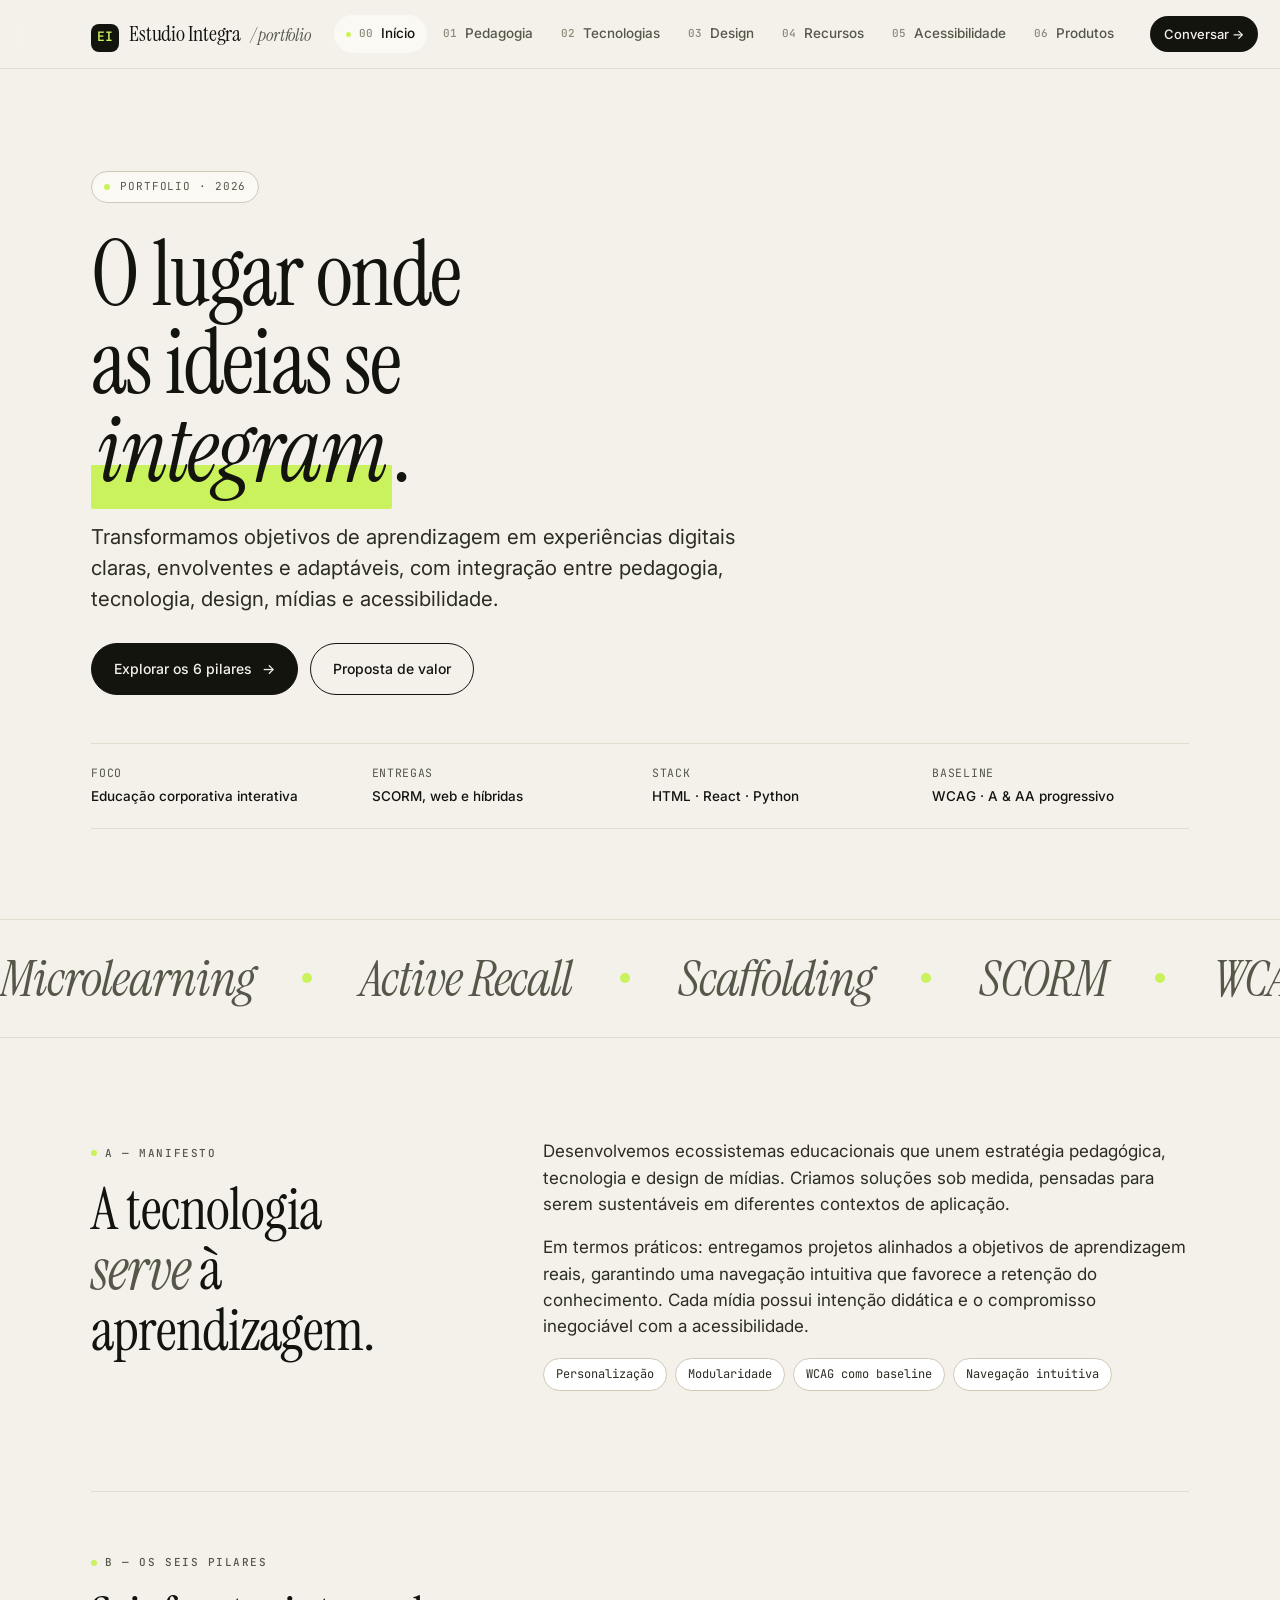
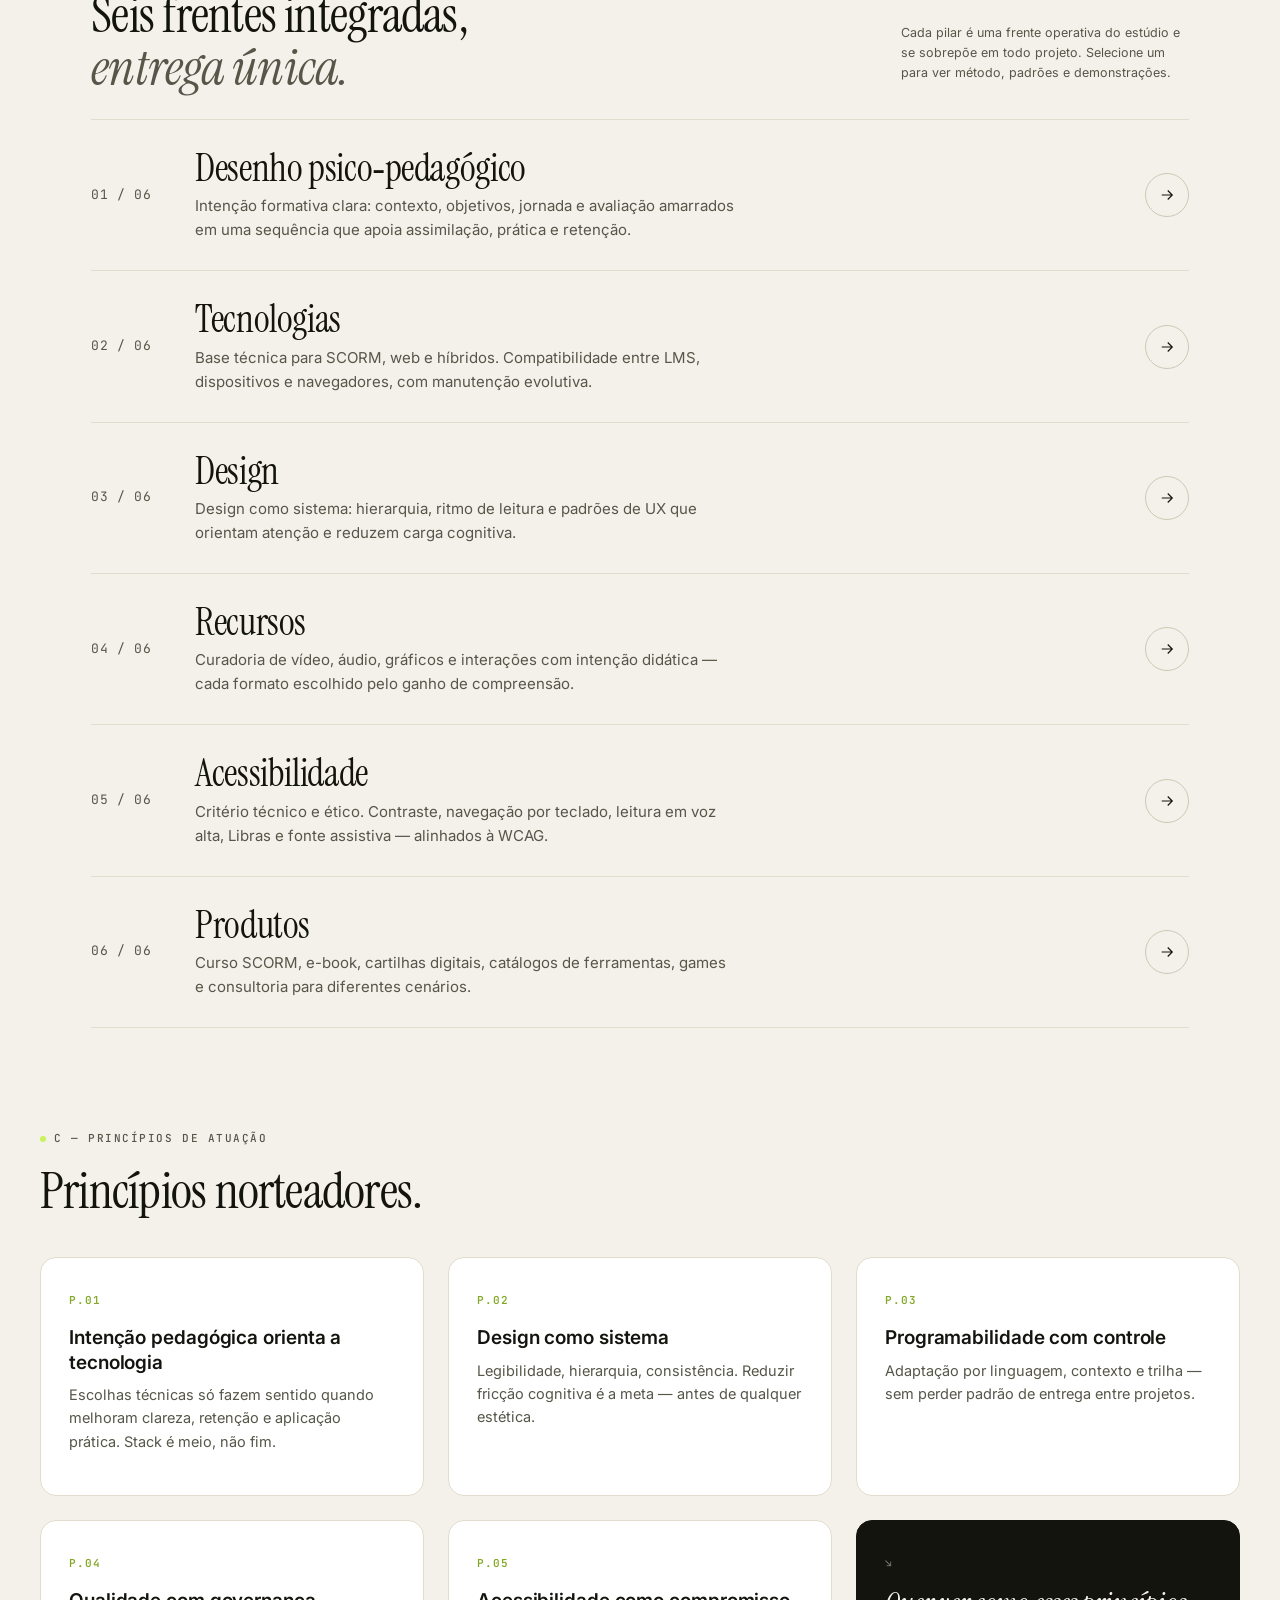
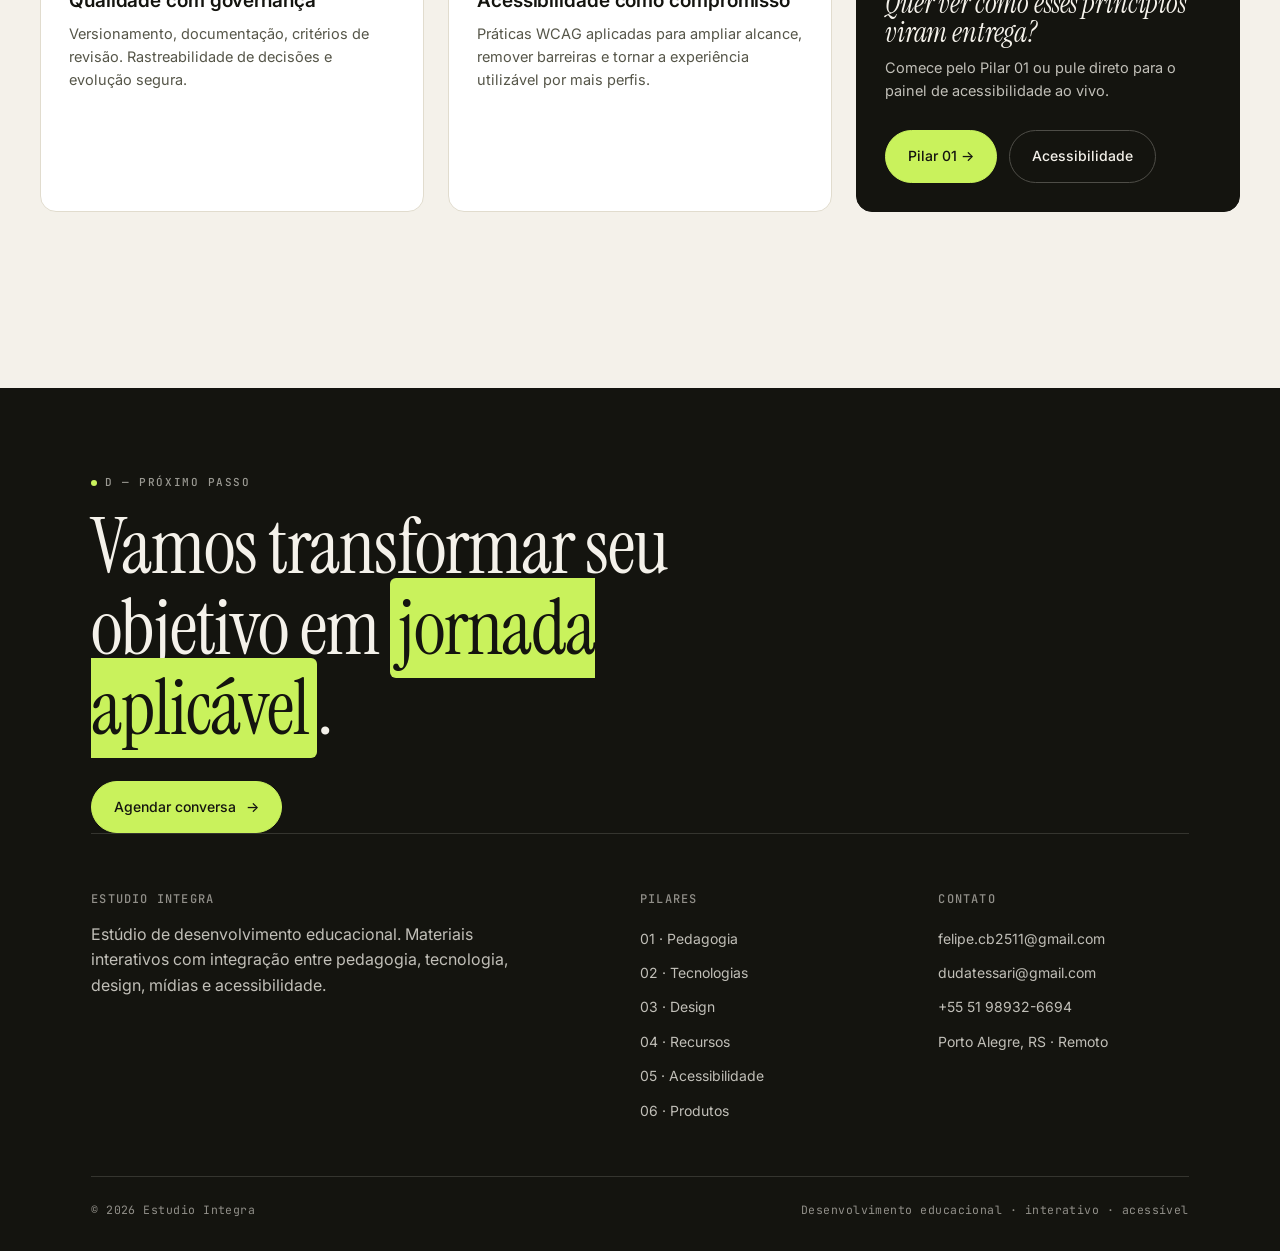
==== commit 6af127d6: "revisao texto e acessibilidades" ====
--- a/index.html
+++ b/index.html
@@ -1,12 +1,15 @@
 <!DOCTYPE html>
 <html lang="pt-BR">
+
 <head>
   <meta charset="UTF-8" />
   <meta name="viewport" content="width=device-width, initial-scale=1.0" />
   <title>Estudio Integra — Desenvolvimento educacional interativo</title>
-  <meta name="description" content="Apresentação de proposta: integramos pedagogia, tecnologia, design, mídias e acessibilidade em experiências educacionais interativas." />
+  <meta name="description"
+    content="Apresentação de proposta: integramos pedagogia, tecnologia, design, mídias e acessibilidade em experiências educacionais interativas." />
   <link rel="stylesheet" href="assets/css/styles.css" />
 </head>
+
 <body data-screen-label="00 Início">
   <header class="nav">
     <div class="shell nav-inner">
@@ -36,15 +39,17 @@
         <div>
           <span class="kicker"><span class="dot"></span> Portfolio · 2026</span>
           <h1 style="margin-top: 28px;">
-            Aprendizagem<br/>
-            que parece <em>óbvia</em><br/>
-            de tão <span class="accent">bem feita</span>.
+            O lugar onde<br />
+            as ideias se<br />
+            <span class="accent">integram</span>.
           </h1>
           <p class="lede" style="margin-top: 28px;">
-            Transformamos objetivos de aprendizagem em experiências digitais claras, envolventes e adaptáveis — com integração entre pedagogia, tecnologia, design, mídias e acessibilidade.
+            Transformamos objetivos de aprendizagem em experiências digitais claras, envolventes e adaptáveis, com
+            integração entre pedagogia, tecnologia, design, mídias e acessibilidade.
           </p>
           <div class="btn-row">
-            <a class="btn" href="desenho-psico-pedagogico.html">Explorar os 5 pilares <span aria-hidden="true">→</span></a>
+            <a class="btn" href="desenho-psico-pedagogico.html">Explorar os 6 pilares <span
+                aria-hidden="true">→</span></a>
             <a class="btn btn--ghost" href="#proposta">Proposta de valor</a>
           </div>
         </div>
@@ -60,8 +65,14 @@
 
     <div class="marquee" aria-hidden="true">
       <div class="marquee-track">
-        <span>Microlearning <span class="dot"></span> Active Recall <span class="dot"></span> Scaffolding <span class="dot"></span> SCORM <span class="dot"></span> WCAG AA <span class="dot"></span> PBL <span class="dot"></span> CHA <span class="dot"></span> Gestalt <span class="dot"></span> Progressive Disclosure <span class="dot"></span></span>
-        <span>Microlearning <span class="dot"></span> Active Recall <span class="dot"></span> Scaffolding <span class="dot"></span> SCORM <span class="dot"></span> WCAG AA <span class="dot"></span> PBL <span class="dot"></span> CHA <span class="dot"></span> Gestalt <span class="dot"></span> Progressive Disclosure <span class="dot"></span></span>
+        <span>Microlearning <span class="dot"></span> Active Recall <span class="dot"></span> Scaffolding <span
+            class="dot"></span> SCORM <span class="dot"></span> WCAG AA <span class="dot"></span> PBL <span
+            class="dot"></span> CHA <span class="dot"></span> Gestalt <span class="dot"></span> Progressive Disclosure
+          <span class="dot"></span></span>
+        <span>Microlearning <span class="dot"></span> Active Recall <span class="dot"></span> Scaffolding <span
+            class="dot"></span> SCORM <span class="dot"></span> WCAG AA <span class="dot"></span> PBL <span
+            class="dot"></span> CHA <span class="dot"></span> Gestalt <span class="dot"></span> Progressive Disclosure
+          <span class="dot"></span></span>
       </div>
     </div>
 
@@ -69,32 +80,38 @@
       <div class="intro">
         <div>
           <span class="eyebrow">A — Manifesto</span>
-          <h2 style="margin-top: 16px;">A tecnologia<br/><em>serve</em> à aprendizagem.</h2>
+          <h2 style="margin-top: 16px;">A tecnologia<br /><em>serve</em> à aprendizagem.</h2>
         </div>
         <div>
           <p>
-            Trabalhamos na criação de materiais educacionais interativos com integração entre estratégia pedagógica, desenvolvimento tecnológico, design e produção de mídias. Cada solução nasce de critérios definidos, pode ser ajustada ao contexto do cliente e permanece sustentável ao longo do tempo.
+            Desenvolvemos ecossistemas educacionais que unem estratégia pedagógica, tecnologia e design de mídias.
+            Criamos soluções sob medida, pensadas para serem sustentáveis em diferentes contextos de
+            aplicação.
           </p>
           <p>
-            Em termos práticos: materiais alinhados aos objetivos de aprendizagem, arquitetura que permite reuso e adaptação, padrões visuais que reduzem fricção cognitiva, mídias com intenção didática e compromisso com acessibilidade.
+            Em termos práticos: entregamos projetos alinhados a objetivos de aprendizagem reais, garantindo uma
+            navegação intuitiva que favorece a retenção do conhecimento. Cada mídia possui intenção didática e o
+            compromisso inegociável com a acessibilidade.
           </p>
           <ul class="tag-list" style="margin-top: 18px;">
-            <li>Personalização com governança</li>
-            <li>Reuso de componentes</li>
+            <li>Personalização</li>
+            <li>Modularidade</li>
             <li>WCAG como baseline</li>
-            <li>Versionamento e rastreabilidade</li>
+            <li>Navegação intuitiva</li>
           </ul>
         </div>
       </div>
     </section>
 
     <section class="shell" data-screen-label="pilares">
-      <div style="padding: 56px 0 24px; display: flex; justify-content: space-between; align-items: end; gap: 24px; flex-wrap: wrap;">
+      <div
+        style="padding: 56px 0 24px; display: flex; justify-content: space-between; align-items: end; gap: 24px; flex-wrap: wrap;">
         <div>
           <span class="eyebrow">B — Os seis pilares</span>
-          <h2 style="margin-top: 14px;">Seis frentes,<br/>uma <em>entrega coerente.</em></h2>
-        </div>
-        <p class="small" style="max-width: 36ch;">Cada pilar é uma frente operativa do estúdio. Eles se sobrepõem em todo projeto — selecione um para ver método, padrões e demonstrações.</p>
+          <h2 style="margin-top: 14px;">Seis frentes integradas,<br /><em>entrega única.</em></h2>
+        </div>
+        <p class="small" style="max-width: 36ch;">Cada pilar é uma frente operativa do estúdio e se sobrepõe em todo
+          projeto. Selecione um para ver método, padrões e demonstrações.</p>
       </div>
 
       <div class="pillars">
@@ -102,49 +119,73 @@
           <div class="pillar-num">01 / 06</div>
           <div class="pillar-body">
             <h3>Desenho psico‑pedagógico</h3>
-            <p>Intenção formativa clara: contexto, objetivos, jornada e avaliação amarrados em uma sequência que apoia assimilação, prática e retenção.</p>
-          </div>
-          <span class="pillar-arrow" aria-hidden="true"><svg viewBox="0 0 24 24" fill="none" stroke="currentColor" stroke-width="1.6"><path d="M5 12h14M13 6l6 6-6 6"/></svg></span>
+            <p>Intenção formativa clara: contexto, objetivos, jornada e avaliação amarrados em uma sequência que apoia
+              assimilação, prática e retenção.</p>
+          </div>
+          <span class="pillar-arrow" aria-hidden="true"><svg viewBox="0 0 24 24" fill="none" stroke="currentColor"
+              stroke-width="1.6">
+              <path d="M5 12h14M13 6l6 6-6 6" />
+            </svg></span>
         </a>
         <a class="pillar-card" href="tecnologias.html">
           <div class="pillar-num">02 / 06</div>
           <div class="pillar-body">
             <h3>Tecnologias</h3>
-            <p>Base técnica para SCORM, web e híbridos. Compatibilidade entre LMS, dispositivos e navegadores, com manutenção evolutiva.</p>
-          </div>
-          <span class="pillar-arrow" aria-hidden="true"><svg viewBox="0 0 24 24" fill="none" stroke="currentColor" stroke-width="1.6"><path d="M5 12h14M13 6l6 6-6 6"/></svg></span>
+            <p>Base técnica para SCORM, web e híbridos. Compatibilidade entre LMS, dispositivos e navegadores, com
+              manutenção evolutiva.</p>
+          </div>
+          <span class="pillar-arrow" aria-hidden="true"><svg viewBox="0 0 24 24" fill="none" stroke="currentColor"
+              stroke-width="1.6">
+              <path d="M5 12h14M13 6l6 6-6 6" />
+            </svg></span>
         </a>
         <a class="pillar-card" href="design.html">
           <div class="pillar-num">03 / 06</div>
           <div class="pillar-body">
             <h3>Design</h3>
-            <p>Design como sistema: hierarquia, ritmo de leitura e padrões de UX que orientam atenção e reduzem carga cognitiva.</p>
-          </div>
-          <span class="pillar-arrow" aria-hidden="true"><svg viewBox="0 0 24 24" fill="none" stroke="currentColor" stroke-width="1.6"><path d="M5 12h14M13 6l6 6-6 6"/></svg></span>
+            <p>Design como sistema: hierarquia, ritmo de leitura e padrões de UX que orientam atenção e reduzem carga
+              cognitiva.</p>
+          </div>
+          <span class="pillar-arrow" aria-hidden="true"><svg viewBox="0 0 24 24" fill="none" stroke="currentColor"
+              stroke-width="1.6">
+              <path d="M5 12h14M13 6l6 6-6 6" />
+            </svg></span>
         </a>
         <a class="pillar-card" href="midias-recursos.html">
           <div class="pillar-num">04 / 06</div>
           <div class="pillar-body">
             <h3>Recursos</h3>
-            <p>Curadoria de vídeo, áudio, gráficos e interações com intenção didática — cada formato escolhido pelo ganho de compreensão.</p>
-          </div>
-          <span class="pillar-arrow" aria-hidden="true"><svg viewBox="0 0 24 24" fill="none" stroke="currentColor" stroke-width="1.6"><path d="M5 12h14M13 6l6 6-6 6"/></svg></span>
+            <p>Curadoria de vídeo, áudio, gráficos e interações com intenção didática — cada formato escolhido pelo
+              ganho de compreensão.</p>
+          </div>
+          <span class="pillar-arrow" aria-hidden="true"><svg viewBox="0 0 24 24" fill="none" stroke="currentColor"
+              stroke-width="1.6">
+              <path d="M5 12h14M13 6l6 6-6 6" />
+            </svg></span>
         </a>
         <a class="pillar-card" href="acessibilidade.html">
           <div class="pillar-num">05 / 06</div>
           <div class="pillar-body">
             <h3>Acessibilidade</h3>
-            <p>Critério técnico e ético. Contraste, navegação por teclado, leitura em voz alta, Libras e fonte assistiva — alinhados à WCAG.</p>
-          </div>
-          <span class="pillar-arrow" aria-hidden="true"><svg viewBox="0 0 24 24" fill="none" stroke="currentColor" stroke-width="1.6"><path d="M5 12h14M13 6l6 6-6 6"/></svg></span>
+            <p>Critério técnico e ético. Contraste, navegação por teclado, leitura em voz alta, Libras e fonte assistiva
+              — alinhados à WCAG.</p>
+          </div>
+          <span class="pillar-arrow" aria-hidden="true"><svg viewBox="0 0 24 24" fill="none" stroke="currentColor"
+              stroke-width="1.6">
+              <path d="M5 12h14M13 6l6 6-6 6" />
+            </svg></span>
         </a>
         <a class="pillar-card" href="produtos.html">
           <div class="pillar-num">06 / 06</div>
           <div class="pillar-body">
             <h3>Produtos</h3>
-            <p>Curso SCORM, e-book, cartilhas digitais, catálogos de ferramentas, games e consultoria para diferentes cenários.</p>
-          </div>
-          <span class="pillar-arrow" aria-hidden="true"><svg viewBox="0 0 24 24" fill="none" stroke="currentColor" stroke-width="1.6"><path d="M5 12h14M13 6l6 6-6 6"/></svg></span>
+            <p>Curso SCORM, e-book, cartilhas digitais, catálogos de ferramentas, games e consultoria para diferentes
+              cenários.</p>
+          </div>
+          <span class="pillar-arrow" aria-hidden="true"><svg viewBox="0 0 24 24" fill="none" stroke="currentColor"
+              stroke-width="1.6">
+              <path d="M5 12h14M13 6l6 6-6 6" />
+            </svg></span>
         </a>
       </div>
     </section>
@@ -157,12 +198,14 @@
         <article class="card">
           <span class="num">P.01</span>
           <h3>Intenção pedagógica orienta a tecnologia</h3>
-          <p>Escolhas técnicas só fazem sentido quando melhoram clareza, retenção e aplicação prática. Stack é meio, não fim.</p>
+          <p>Escolhas técnicas só fazem sentido quando melhoram clareza, retenção e aplicação prática. Stack é meio, não
+            fim.</p>
         </article>
         <article class="card">
           <span class="num">P.02</span>
           <h3>Design como sistema</h3>
-          <p>Legibilidade, hierarquia, consistência. Reduzir fricção cognitiva é a meta — antes de qualquer estética.</p>
+          <p>Legibilidade, hierarquia, consistência. Reduzir fricção cognitiva é a meta — antes de qualquer estética.
+          </p>
         </article>
         <article class="card">
           <span class="num">P.03</span>
@@ -177,17 +220,21 @@
         <article class="card">
           <span class="num">P.05</span>
           <h3>Acessibilidade como compromisso</h3>
-          <p>Práticas WCAG aplicadas para ampliar alcance, remover barreiras e tornar a experiência utilizável por mais perfis.</p>
+          <p>Práticas WCAG aplicadas para ampliar alcance, remover barreiras e tornar a experiência utilizável por mais
+            perfis.</p>
         </article>
         <article class="card" style="background: var(--ink); color: var(--bg); border-color: var(--ink);">
           <span class="num" style="color: color-mix(in oklab, var(--bg) 50%, var(--ink));">↘</span>
-          <h3 style="color: var(--bg); font-family: var(--font-serif); font-weight: 400; font-size: 28px; line-height: 1.05;">
+          <h3
+            style="color: var(--bg); font-family: var(--font-serif); font-weight: 400; font-size: 28px; line-height: 1.05;">
             <em>Quer ver como esses princípios viram entrega?</em>
           </h3>
-          <p style="color: color-mix(in oklab, var(--bg) 80%, var(--ink));">Comece pelo Pilar 01 ou pule direto para o painel de acessibilidade ao vivo.</p>
+          <p style="color: color-mix(in oklab, var(--bg) 80%, var(--ink));">Comece pelo Pilar 01 ou pule direto para o
+            painel de acessibilidade ao vivo.</p>
           <div class="btn-row">
             <a class="btn btn--accent" href="desenho-psico-pedagogico.html">Pilar 01 →</a>
-            <a class="btn btn--ghost" href="acessibilidade.html" style="color: var(--bg); border-color: color-mix(in oklab, var(--bg) 30%, var(--ink));">Acessibilidade</a>
+            <a class="btn btn--ghost" href="acessibilidade.html"
+              style="color: var(--bg); border-color: color-mix(in oklab, var(--bg) 30%, var(--ink));">Acessibilidade</a>
           </div>
         </article>
       </div>
@@ -197,14 +244,17 @@
   <footer class="foot" id="contato">
     <div class="shell">
       <span class="eyebrow" style="color: rgba(244,241,234,0.6);">D — Próximo passo</span>
-      <h2 style="margin-top: 14px;">Vamos transformar seu objetivo em <span class="accent">jornada aplicável</span>.</h2>
-      <a class="btn btn--accent" href="mailto:felipe.cb2511@gmail.com,dudatessari@gmail.com">Agendar conversa <span aria-hidden="true">→</span></a>
+      <h2 style="margin-top: 14px;">Vamos transformar seu objetivo em <span class="accent">jornada aplicável</span>.
+      </h2>
+      <a class="btn btn--accent" href="mailto:felipe.cb2511@gmail.com,dudatessari@gmail.com">Agendar conversa <span
+          aria-hidden="true">→</span></a>
 
       <div class="foot-grid">
         <div>
           <h4>Estudio Integra</h4>
           <p style="color: color-mix(in oklab, var(--bg) 80%, var(--ink)); max-width: 42ch;">
-            Estúdio de desenvolvimento educacional. Materiais interativos com integração entre pedagogia, tecnologia, design, mídias e acessibilidade.
+            Estúdio de desenvolvimento educacional. Materiais interativos com integração entre pedagogia, tecnologia,
+            design, mídias e acessibilidade.
           </p>
         </div>
         <div>
@@ -238,4 +288,5 @@
 
   <script src="assets/js/main.js"></script>
 </body>
-</html>
+
+</html>
--- a/assets/css/styles.css
+++ b/assets/css/styles.css
@@ -18,9 +18,23 @@
   --line: #E1DCCE;
   --line-2: #CFC8B5;
 
-  --accent: #C9F25C;        /* lima vibrante, jovem */
+  --accent: #C9F25C;        /* lima vibrante, jovem — cor da marca/home */
   --accent-ink: #14140F;
   --accent-deep: #84A828;
+
+  /* Cor por pilar — sobrescreve --accent na página correspondente */
+  --pillar-01: #F4A78A;     /* coral — Pedagogia */
+  --pillar-01-deep: #C95E3F;
+  --pillar-02: #7FD8E4;     /* ciano — Tecnologias */
+  --pillar-02-deep: #1E8A99;
+  --pillar-03: #F5B8D9;     /* rosa pó — Design */
+  --pillar-03-deep: #B85A8E;
+  --pillar-04: #FFB04D;     /* âmbar — Recursos */
+  --pillar-04-deep: #C97A1A;
+  --pillar-05: #9BB8FF;     /* azul céu — Acessibilidade */
+  --pillar-05-deep: #3F6BC7;
+  --pillar-06: #D4A8FF;     /* lilás — Produtos */
+  --pillar-06-deep: #7E4FB8;
 
   --warn: #E8553C;
   --info: #2E5BFF;
@@ -57,6 +71,14 @@
   --line: #2A2C20;
   --line-2: #3D4030;
 }
+
+/* Cor característica por pilar — herda em cascata via --accent */
+body[data-screen-label^="01"] { --accent: var(--pillar-01); --accent-deep: var(--pillar-01-deep); }
+body[data-screen-label^="02"] { --accent: var(--pillar-02); --accent-deep: var(--pillar-02-deep); }
+body[data-screen-label^="03"] { --accent: var(--pillar-03); --accent-deep: var(--pillar-03-deep); }
+body[data-screen-label^="04"] { --accent: var(--pillar-04); --accent-deep: var(--pillar-04-deep); }
+body[data-screen-label^="05"] { --accent: var(--pillar-05); --accent-deep: var(--pillar-05-deep); }
+body[data-screen-label^="06"] { --accent: var(--pillar-06); --accent-deep: var(--pillar-06-deep); }
 
 /* Reset essencial */
 *, *::before, *::after { box-sizing: border-box; }
@@ -369,15 +391,57 @@
 .pillar-card::after {
   content: "";
   position: absolute;
-  inset: 0 -100vw;
+  inset: 0;
   background: var(--bg-elev);
   z-index: -1;
   opacity: 0;
   transition: opacity 220ms var(--ease);
 }
+.pillar-card::before {
+  content: "";
+  position: absolute;
+  left: 0;
+  top: 12px;
+  bottom: 12px;
+  width: 3px;
+  border-radius: 2px;
+  background: var(--pillar-color, var(--accent));
+  transform: scaleY(0.2);
+  transform-origin: center;
+  opacity: 0;
+  transition: opacity 220ms var(--ease), transform 260ms var(--ease);
+}
 .pillar-card:hover::after { opacity: 1; }
+.pillar-card:hover::before { opacity: 1; transform: scaleY(1); }
 .pillar-card:hover { padding-left: 16px; padding-right: 16px; }
 .pillar-card:hover .pillar-arrow { transform: translateX(6px); }
+
+/* Cor do filete por posição na grade da home */
+.pillars > .pillar-card:nth-child(1) { --pillar-color: var(--pillar-01); }
+.pillars > .pillar-card:nth-child(2) { --pillar-color: var(--pillar-02); }
+.pillars > .pillar-card:nth-child(3) { --pillar-color: var(--pillar-03); }
+.pillars > .pillar-card:nth-child(4) { --pillar-color: var(--pillar-04); }
+.pillars > .pillar-card:nth-child(5) { --pillar-color: var(--pillar-05); }
+.pillars > .pillar-card:nth-child(6) { --pillar-color: var(--pillar-06); }
+/* No hover, o arrow do card pega a cor do filete também */
+.pillars > .pillar-card:hover .pillar-arrow,
+.pillar-card--next:hover .pillar-arrow {
+  background: var(--ink);
+  border-color: var(--ink);
+  color: var(--pillar-color, var(--accent));
+}
+
+/* Card "Próximo pilar" — antecipa a cor do pilar seguinte */
+.pillar-card--next-01 { --pillar-color: var(--pillar-01); }
+.pillar-card--next-02 { --pillar-color: var(--pillar-02); }
+.pillar-card--next-03 { --pillar-color: var(--pillar-03); }
+.pillar-card--next-04 { --pillar-color: var(--pillar-04); }
+.pillar-card--next-05 { --pillar-color: var(--pillar-05); }
+.pillar-card--next-06 { --pillar-color: var(--pillar-06); }
+.pillar-card--next-brand { --pillar-color: #C9F25C; }
+/* Filete sempre visível no card de antecipação (sem esperar hover) */
+.pillar-card--next::before { opacity: 1; transform: scaleY(1); }
+.pillar-card--next .pillar-num { color: var(--pillar-color, var(--accent-deep)); }
 
 .pillar-num {
   font-family: var(--font-mono);
@@ -439,7 +503,8 @@
 .card .num {
   font-family: var(--font-mono);
   font-size: 11px;
-  color: var(--ink-4);
+  color: var(--accent-deep);
+  font-weight: 600;
   letter-spacing: 0.1em;
 }
 .card h3 { margin-top: 14px; }
@@ -467,6 +532,10 @@
   gap: 24px;
   align-items: baseline;
   margin-bottom: 32px;
+  padding-bottom: 18px;
+  border-bottom: 2px solid var(--accent);
+  width: max-content;
+  max-width: 100%;
 }
 .pillar-hero .index-pill {
   font-family: var(--font-mono);
@@ -515,7 +584,8 @@
 .practice .pn {
   font-family: var(--font-mono);
   font-size: 12px;
-  color: var(--ink-4);
+  font-weight: 600;
+  color: var(--accent-deep);
   padding-top: 4px;
 }
 .practice h3 { margin-bottom: 6px; }
@@ -532,9 +602,22 @@
   border: 1px solid var(--line);
   border-radius: var(--radius-md);
   padding: 20px 22px;
-  transition: border-color 180ms var(--ease);
-}
-.concept:hover { border-color: var(--ink); }
+  transition: border-color 180ms var(--ease), color 180ms var(--ease), transform 180ms var(--ease);
+  position: relative;
+}
+.concept::before {
+  content: "";
+  position: absolute;
+  left: -1px; top: 18px; bottom: 18px;
+  width: 3px;
+  border-radius: 2px;
+  background: var(--accent);
+  opacity: 0;
+  transition: opacity 180ms var(--ease);
+}
+.concept:hover { border-color: var(--accent-deep); transform: translateY(-1px); }
+.concept:hover::before { opacity: 1; }
+.concept:hover .name { color: var(--accent-deep); }
 .concept .name {
   font-family: var(--font-serif);
   font-size: 22px;
@@ -542,6 +625,7 @@
   color: var(--ink);
   margin-bottom: 4px;
   letter-spacing: -0.01em;
+  transition: color 180ms var(--ease);
 }
 .concept .desc { font-size: 14px; color: var(--ink-3); }
 
@@ -680,7 +764,9 @@
   border-radius: 999px;
   background: var(--paper);
   color: var(--ink-2);
-}
+  transition: border-color 160ms var(--ease), color 160ms var(--ease);
+}
+.tag-list li:hover { border-color: var(--accent-deep); color: var(--accent-deep); }
 
 /* ============== Responsive ============== */
 
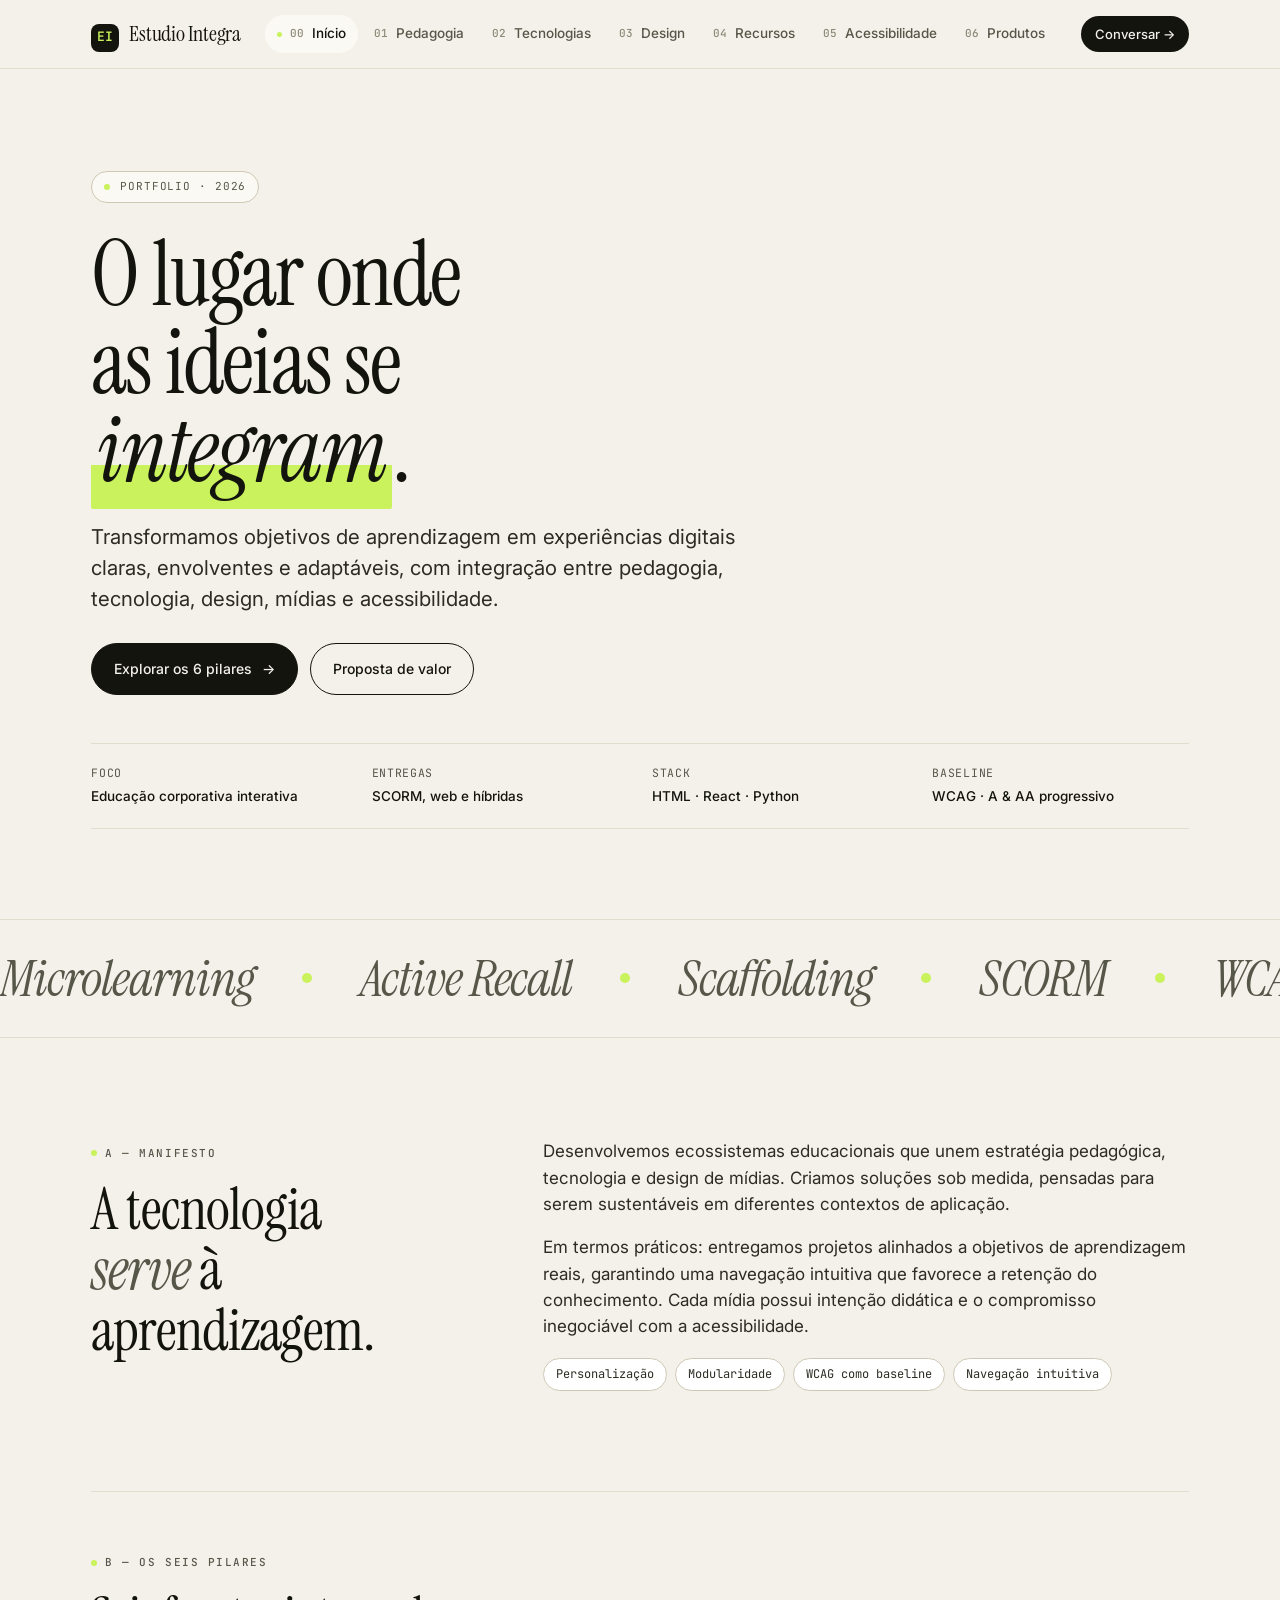
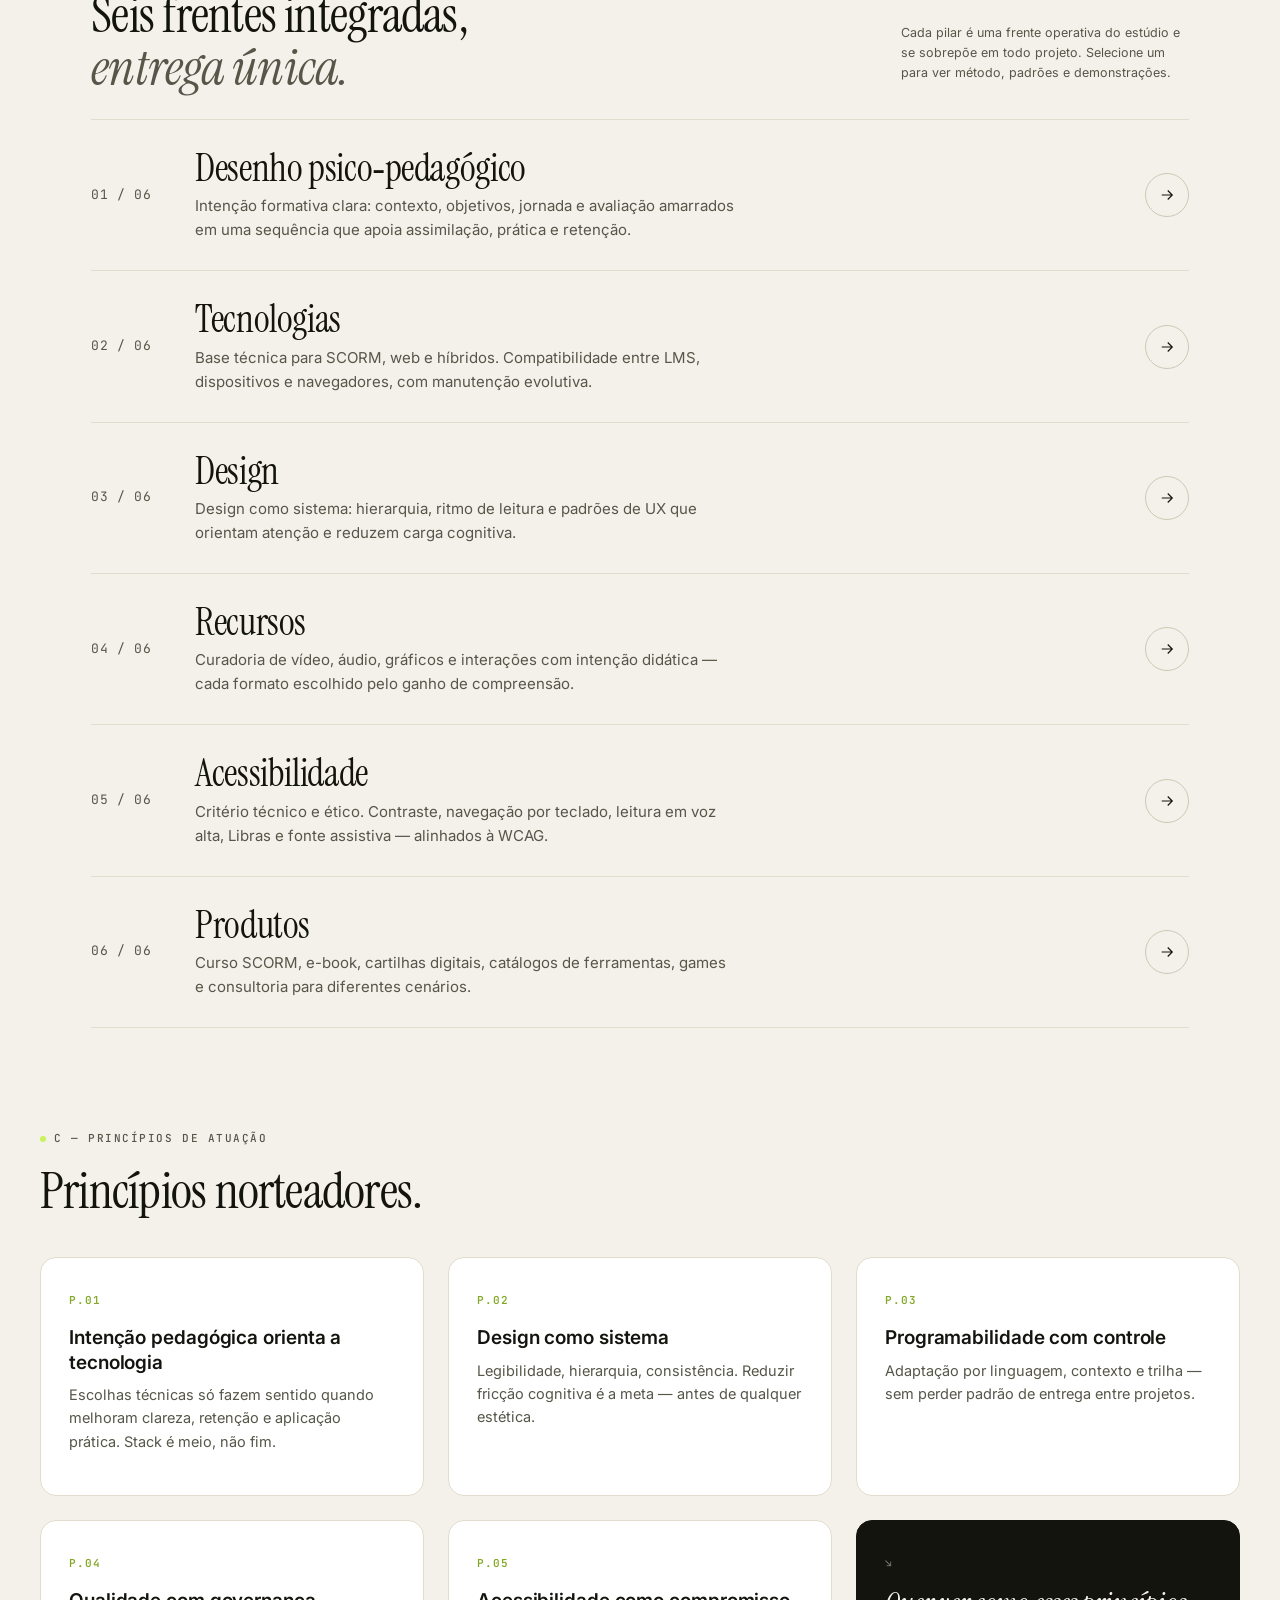
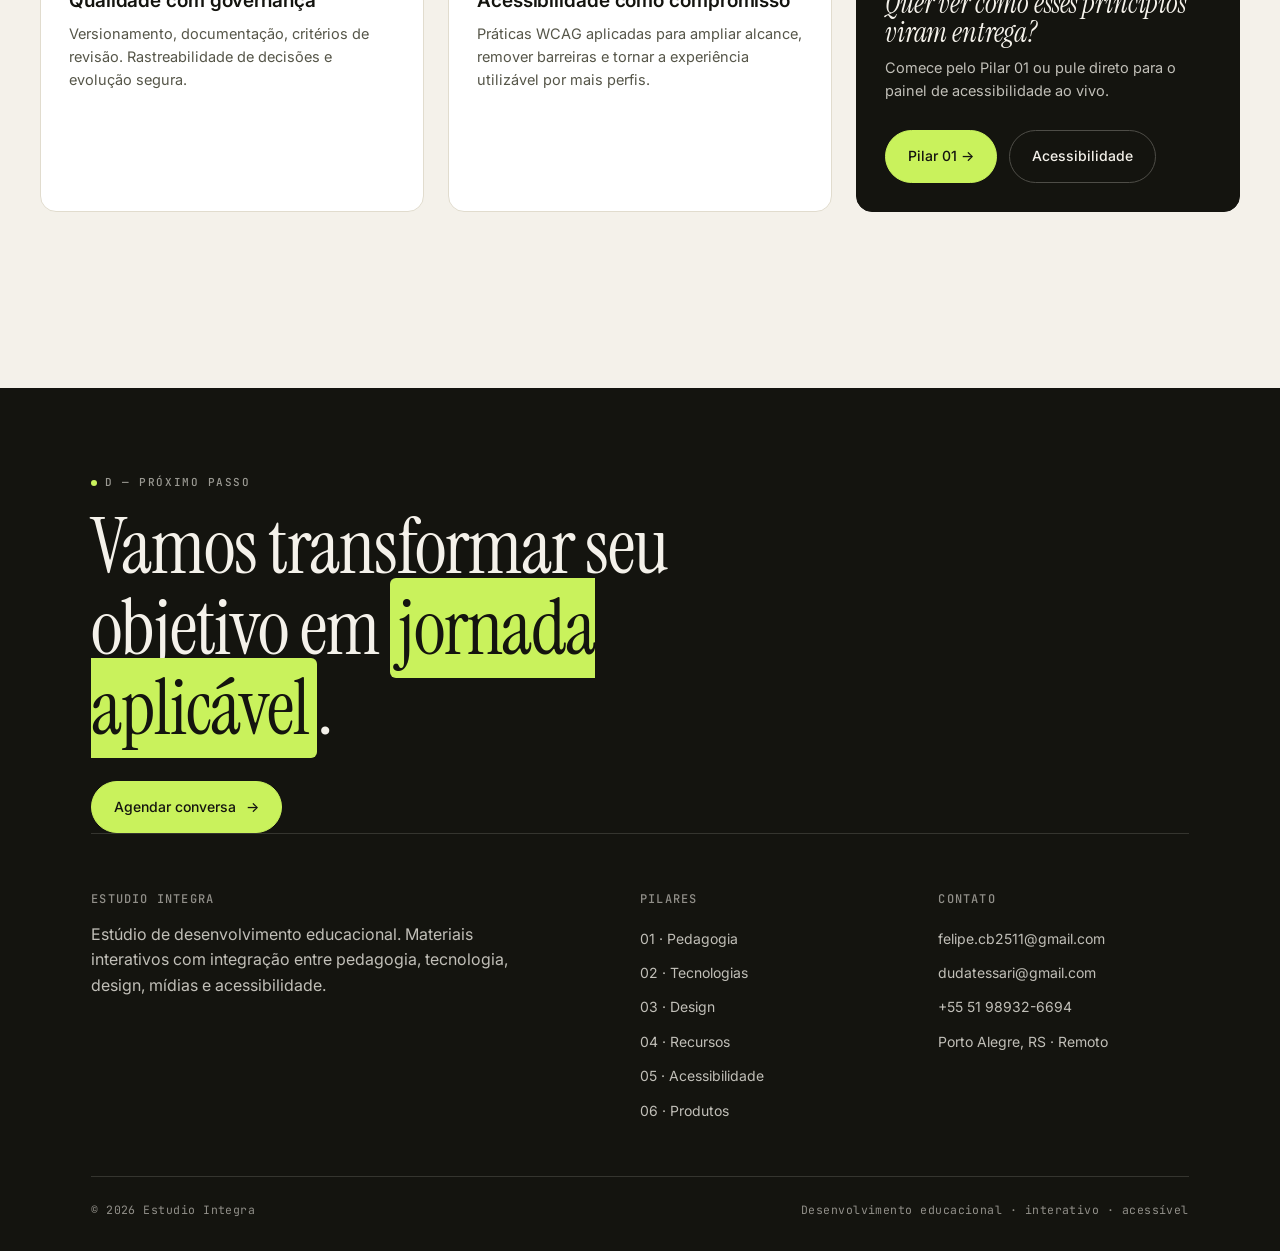
==== commit 48d57346: "ajustres" ====
--- a/index.html
+++ b/index.html
@@ -15,9 +15,9 @@
     <div class="shell nav-inner">
       <a class="brand" href="index.html">
         <span class="brand-mark">EI</span>
-        Estudio Integra <i>/ portfolio</i>
+        Estudio Integra
       </a>
-      <nav aria-label="Navegação principal">
+      <nav id="main-nav" aria-label="Navegação principal">
         <ul class="nav-links">
           <li><a href="index.html" aria-current="page"><span class="num">00</span> Início</a></li>
           <li><a href="desenho-psico-pedagogico.html"><span class="num">01</span> Pedagogia</a></li>
@@ -26,10 +26,11 @@
           <li><a href="midias-recursos.html"><span class="num">04</span> Recursos</a></li>
           <li><a href="acessibilidade.html"><span class="num">05</span> Acessibilidade</a></li>
           <li><a href="produtos.html"><span class="num">06</span> Produtos</a></li>
+          <li class="nav-link-contact"><a href="contato.html">Contato</a></li>
         </ul>
       </nav>
       <a href="contato.html" class="nav-cta">Conversar →</a>
-      <button class="menu-toggle" aria-expanded="false" aria-controls="main-nav">Menu</button>
+      <button class="menu-toggle" type="button" aria-expanded="false" aria-controls="main-nav">Menu</button>
     </div>
   </header>
 
--- a/assets/css/styles.css
+++ b/assets/css/styles.css
@@ -172,6 +172,11 @@
 
 .nav-inner nav {
   margin-left: auto;
+}
+
+/* Contato no menu: visível só no mobile (substitui o CTA "Conversar") */
+.nav-links .nav-link-contact {
+  display: none;
 }
 
 .brand {
@@ -602,22 +607,30 @@
   border: 1px solid var(--line);
   border-radius: var(--radius-md);
   padding: 20px 22px;
-  transition: border-color 180ms var(--ease), color 180ms var(--ease), transform 180ms var(--ease);
   position: relative;
-}
-.concept::before {
+  overflow: hidden;
+  isolation: isolate;
+  transition: border-color 320ms var(--ease), transform 220ms var(--ease);
+}
+/* Camada de destaque: expande da esquerda e vira o fundo do bloco */
+.concept::after {
   content: "";
   position: absolute;
-  left: -1px; top: 18px; bottom: 18px;
-  width: 3px;
-  border-radius: 2px;
+  inset: 0;
+  z-index: 0;
   background: var(--accent);
-  opacity: 0;
-  transition: opacity 180ms var(--ease);
-}
-.concept:hover { border-color: var(--accent-deep); transform: translateY(-1px); }
-.concept:hover::before { opacity: 1; }
-.concept:hover .name { color: var(--accent-deep); }
+  border-radius: inherit;
+  transform: scaleX(0);
+  transform-origin: left center;
+  transition: transform 480ms var(--ease);
+}
+.concept:hover {
+  border-color: var(--accent-deep);
+  transform: translateY(-2px);
+}
+.concept:hover::after {
+  transform: scaleX(1);
+}
 .concept .name {
   font-family: var(--font-serif);
   font-size: 22px;
@@ -625,9 +638,32 @@
   color: var(--ink);
   margin-bottom: 4px;
   letter-spacing: -0.01em;
-  transition: color 180ms var(--ease);
-}
-.concept .desc { font-size: 14px; color: var(--ink-3); }
+  position: relative;
+  z-index: 1;
+  transition: color 360ms var(--ease) 40ms;
+}
+.concept .desc {
+  font-size: 14px;
+  color: var(--ink-3);
+  position: relative;
+  z-index: 1;
+  transition: color 360ms var(--ease) 40ms;
+}
+.concept:hover .name {
+  color: var(--accent-ink);
+}
+.concept:hover .desc {
+  color: color-mix(in oklab, var(--accent-ink) 78%, var(--accent-deep));
+}
+
+@media (prefers-reduced-motion: reduce) {
+  .concept::after {
+    transition-duration: 0.01ms;
+  }
+  .concept:hover {
+    transform: none;
+  }
+}
 
 /* ============== Footer ============== */
 
@@ -787,9 +823,36 @@
 }
 
 @media (max-width: 720px) {
+  .nav-inner {
+    flex-wrap: wrap;
+    align-items: center;
+    row-gap: 0;
+  }
+  .nav-inner nav {
+    margin-left: 0;
+    order: 3;
+    flex: 1 0 100%;
+    width: 100%;
+    min-width: 0;
+  }
+  .brand {
+    order: 1;
+    flex: 1 1 auto;
+    min-width: 0;
+  }
+  .menu-toggle {
+    order: 2;
+    flex-shrink: 0;
+    margin-left: 12px;
+  }
+  .nav-cta {
+    display: none !important;
+  }
+  .nav-links .nav-link-contact {
+    display: list-item;
+  }
   .nav-links { display: none; }
   .menu-toggle { display: inline-flex; }
-  .nav-cta { display: inline-flex; }
   .nav.open .nav-links {
     display: flex;
     position: absolute;
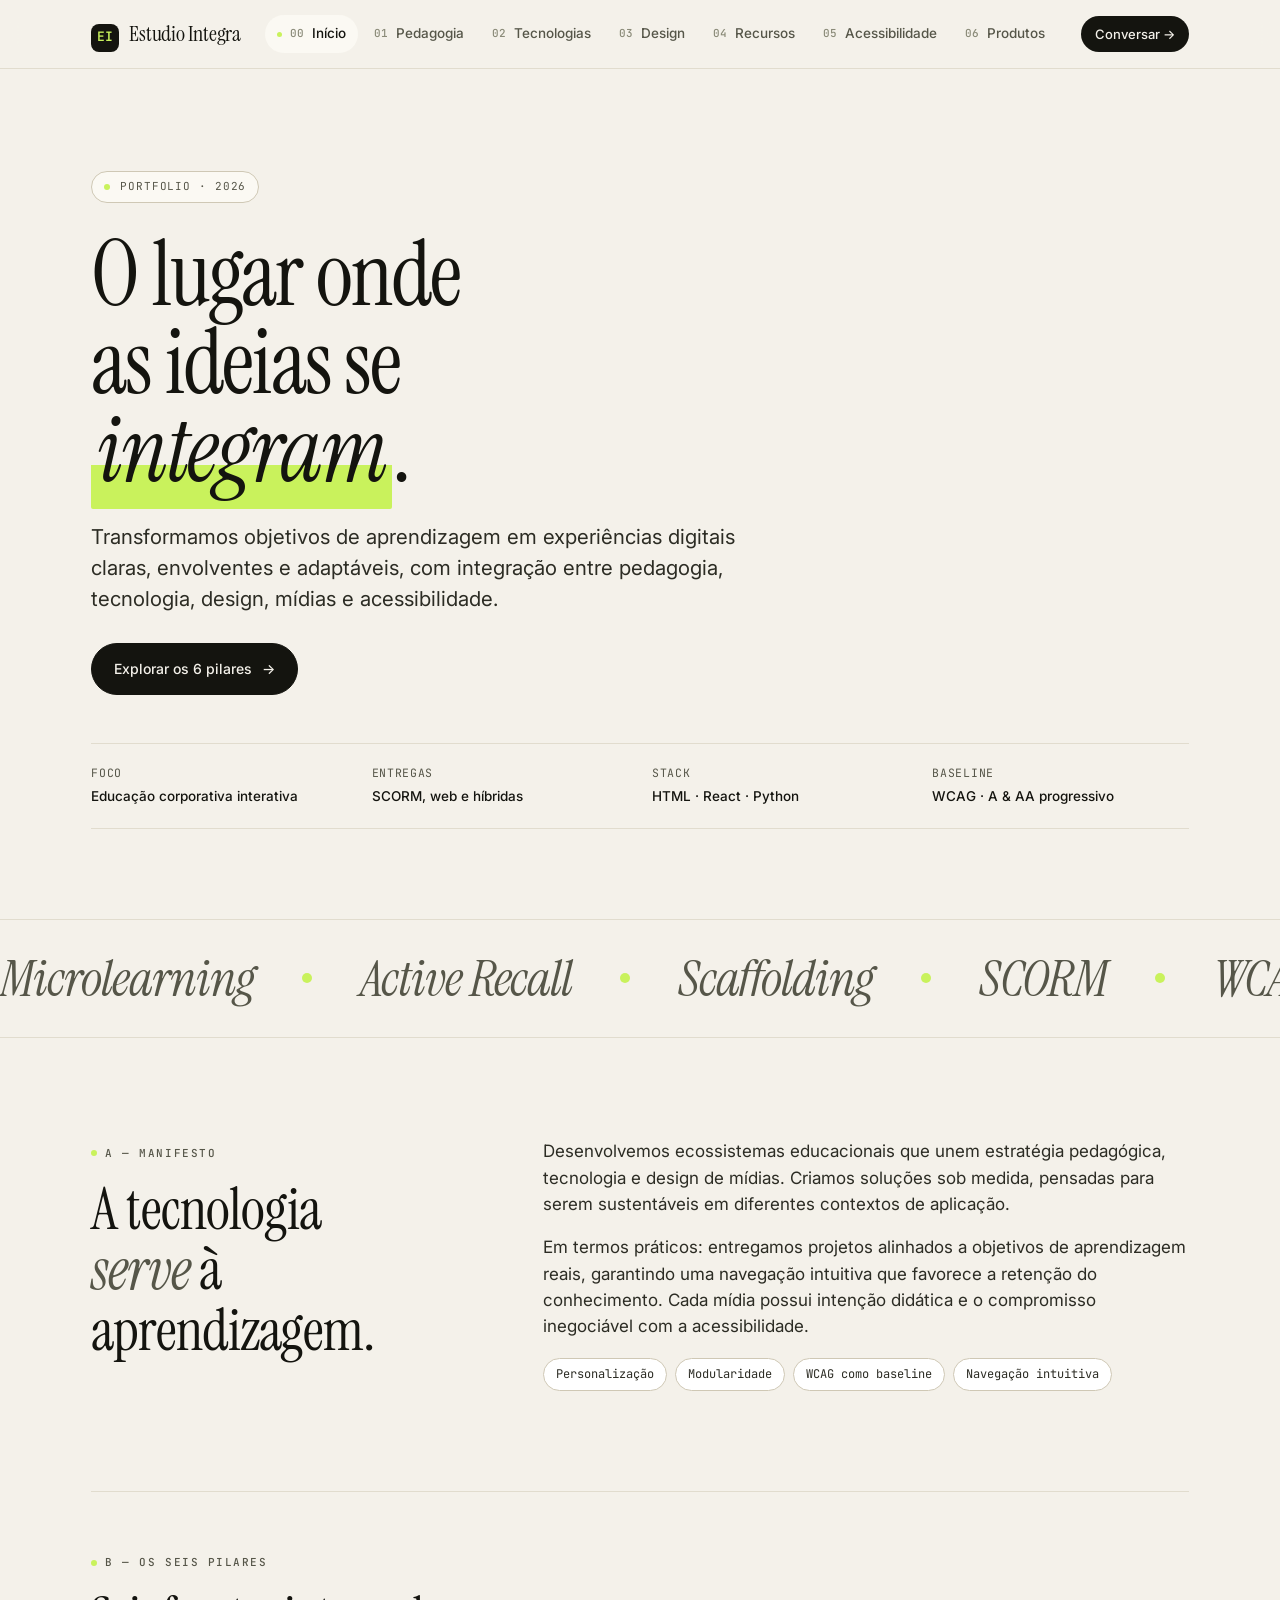
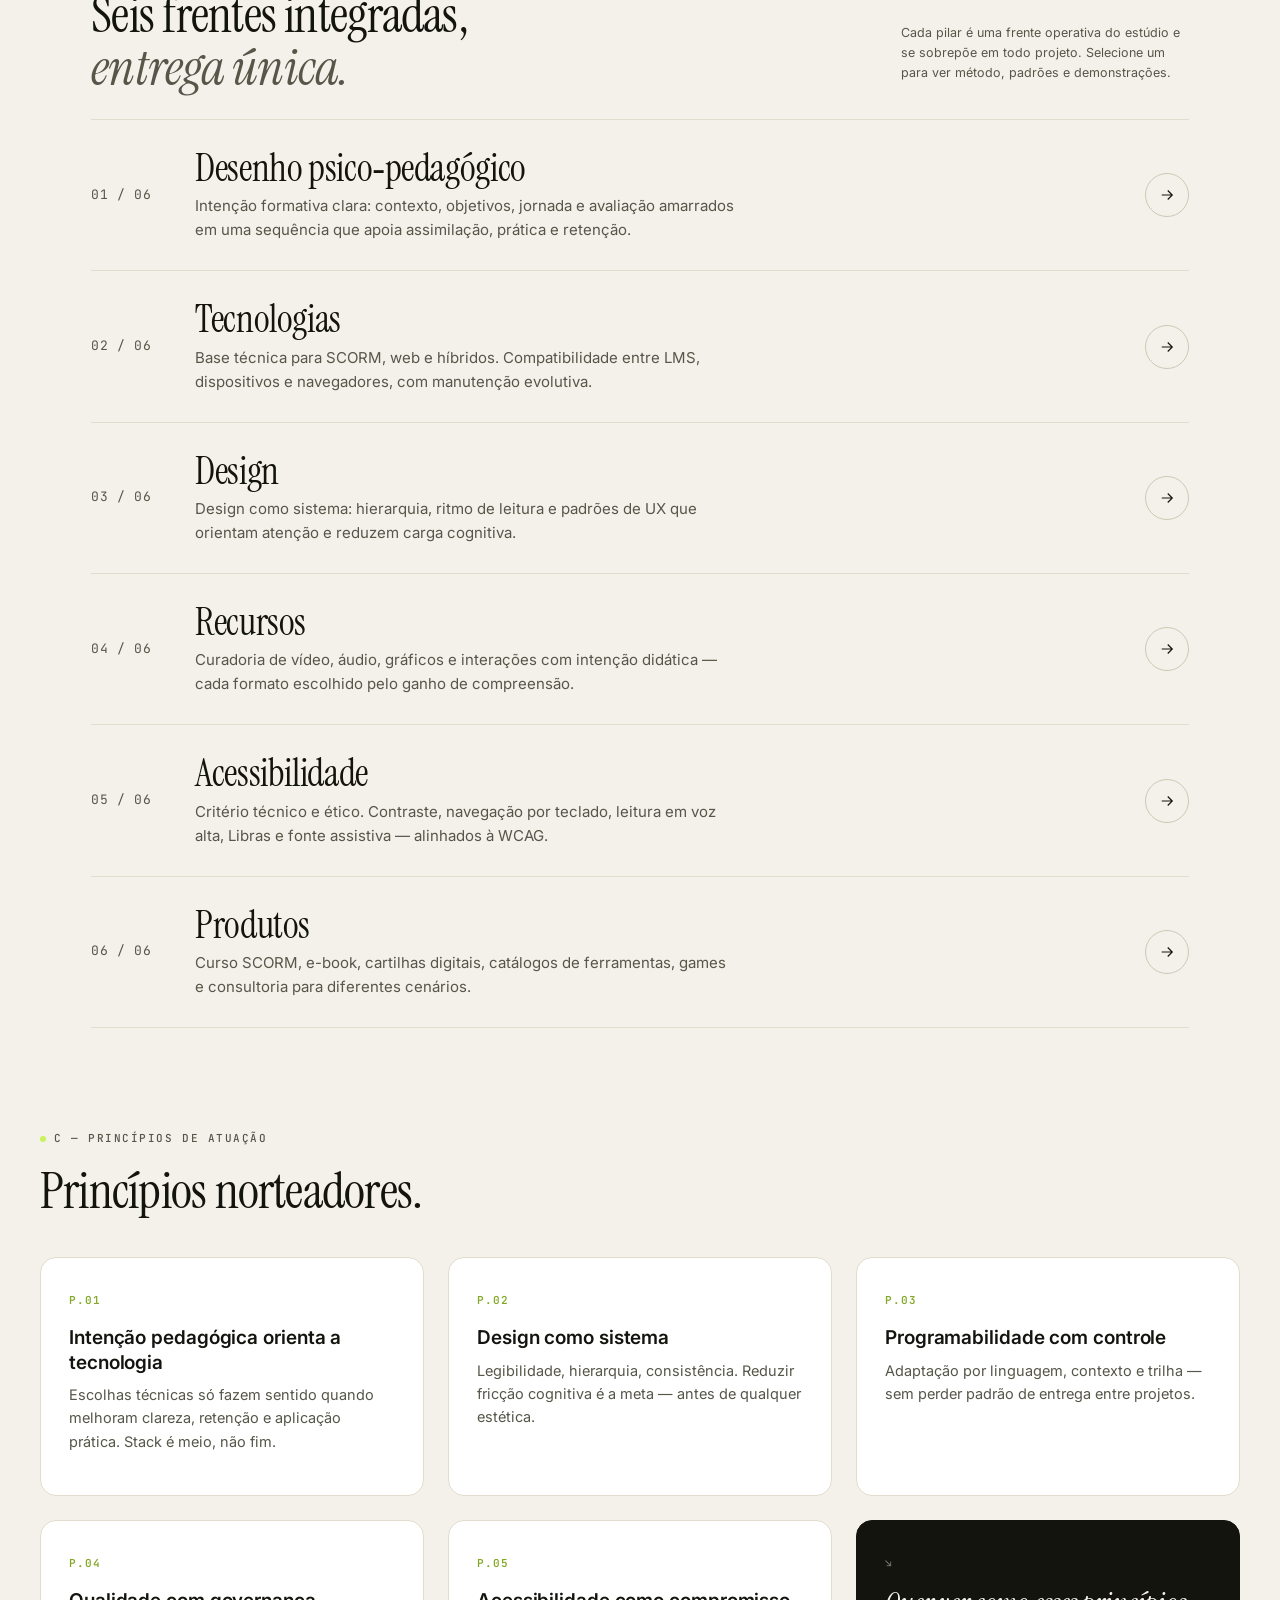
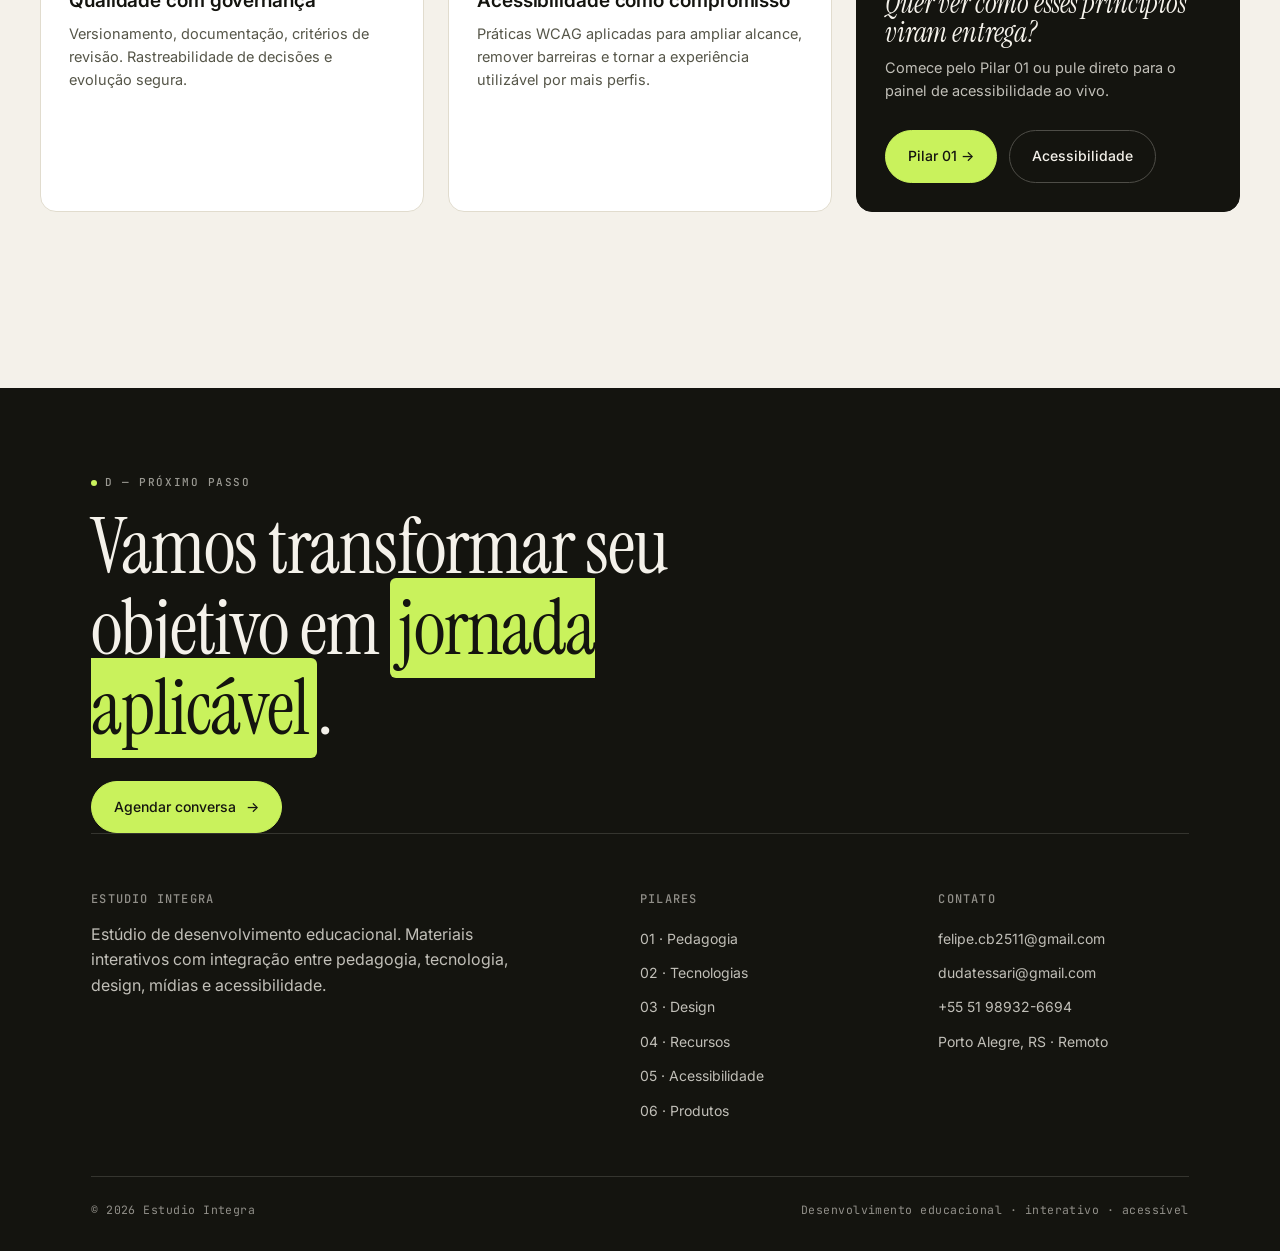
==== commit de1f489b: "ajustes" ====
--- a/index.html
+++ b/index.html
@@ -51,7 +51,6 @@
           <div class="btn-row">
             <a class="btn" href="desenho-psico-pedagogico.html">Explorar os 6 pilares <span
                 aria-hidden="true">→</span></a>
-            <a class="btn btn--ghost" href="#proposta">Proposta de valor</a>
           </div>
         </div>
 
--- a/assets/css/styles.css
+++ b/assets/css/styles.css
@@ -447,6 +447,43 @@
 /* Filete sempre visível no card de antecipação (sem esperar hover) */
 .pillar-card--next::before { opacity: 1; transform: scaleY(1); }
 .pillar-card--next .pillar-num { color: var(--pillar-color, var(--accent-deep)); }
+.pillar-card--next .pillar-num {
+  align-self: stretch;
+  display: flex;
+  align-items: center;
+  justify-content: center;
+  position: relative;
+}
+.pillar-card--next .next-label {
+  display: inline-block;
+  position: relative;
+  left: 0;
+  transform: rotate(90deg);
+  transform-origin: center;
+  text-transform: uppercase;
+  letter-spacing: 0.1em;
+  transition: left 220ms var(--ease);
+}
+.pillar-card--next .next-indicator {
+  position: absolute;
+  left: calc(50% - 14px);
+  top: 50%;
+  transform: translateX(-50%) rotate(90deg) translateX(-8px);
+  transform-origin: center;
+  opacity: 0;
+  white-space: nowrap;
+  color: var(--pillar-color, var(--accent-deep));
+  transition: opacity 220ms var(--ease), transform 220ms var(--ease);
+}
+.pillar-card--next:hover .next-label {
+  left: 6px;
+}
+.pillar-card--next:hover .next-indicator,
+.pillar-card--next:focus-visible .next-indicator,
+.pillar-card--next:focus-within .next-indicator {
+  opacity: 1;
+  transform: translateX(-50%) rotate(90deg) translateX(0);
+}
 
 .pillar-num {
   font-family: var(--font-mono);
@@ -819,6 +856,25 @@
   .split { grid-template-columns: 1fr; gap: 24px; }
   .split .label { position: static; }
   .pillar-card { grid-template-columns: 60px 1fr 44px; padding: 22px 0; gap: 16px; }
+  .pillar-card--next .pillar-num {
+    display: grid;
+    align-content: center;
+    justify-items: start;
+    gap: 4px;
+  }
+  .pillar-card--next .next-label {
+    left: 0;
+    transform: none;
+  }
+  .pillar-card--next .next-indicator {
+    position: static;
+    transform: rotate(90deg);
+    transform-origin: left center;
+    opacity: 1;
+  }
+  .pillar-card--next:hover .next-label {
+    left: 0;
+  }
   .foot-grid { grid-template-columns: 1fr; gap: 32px; }
 }
 
